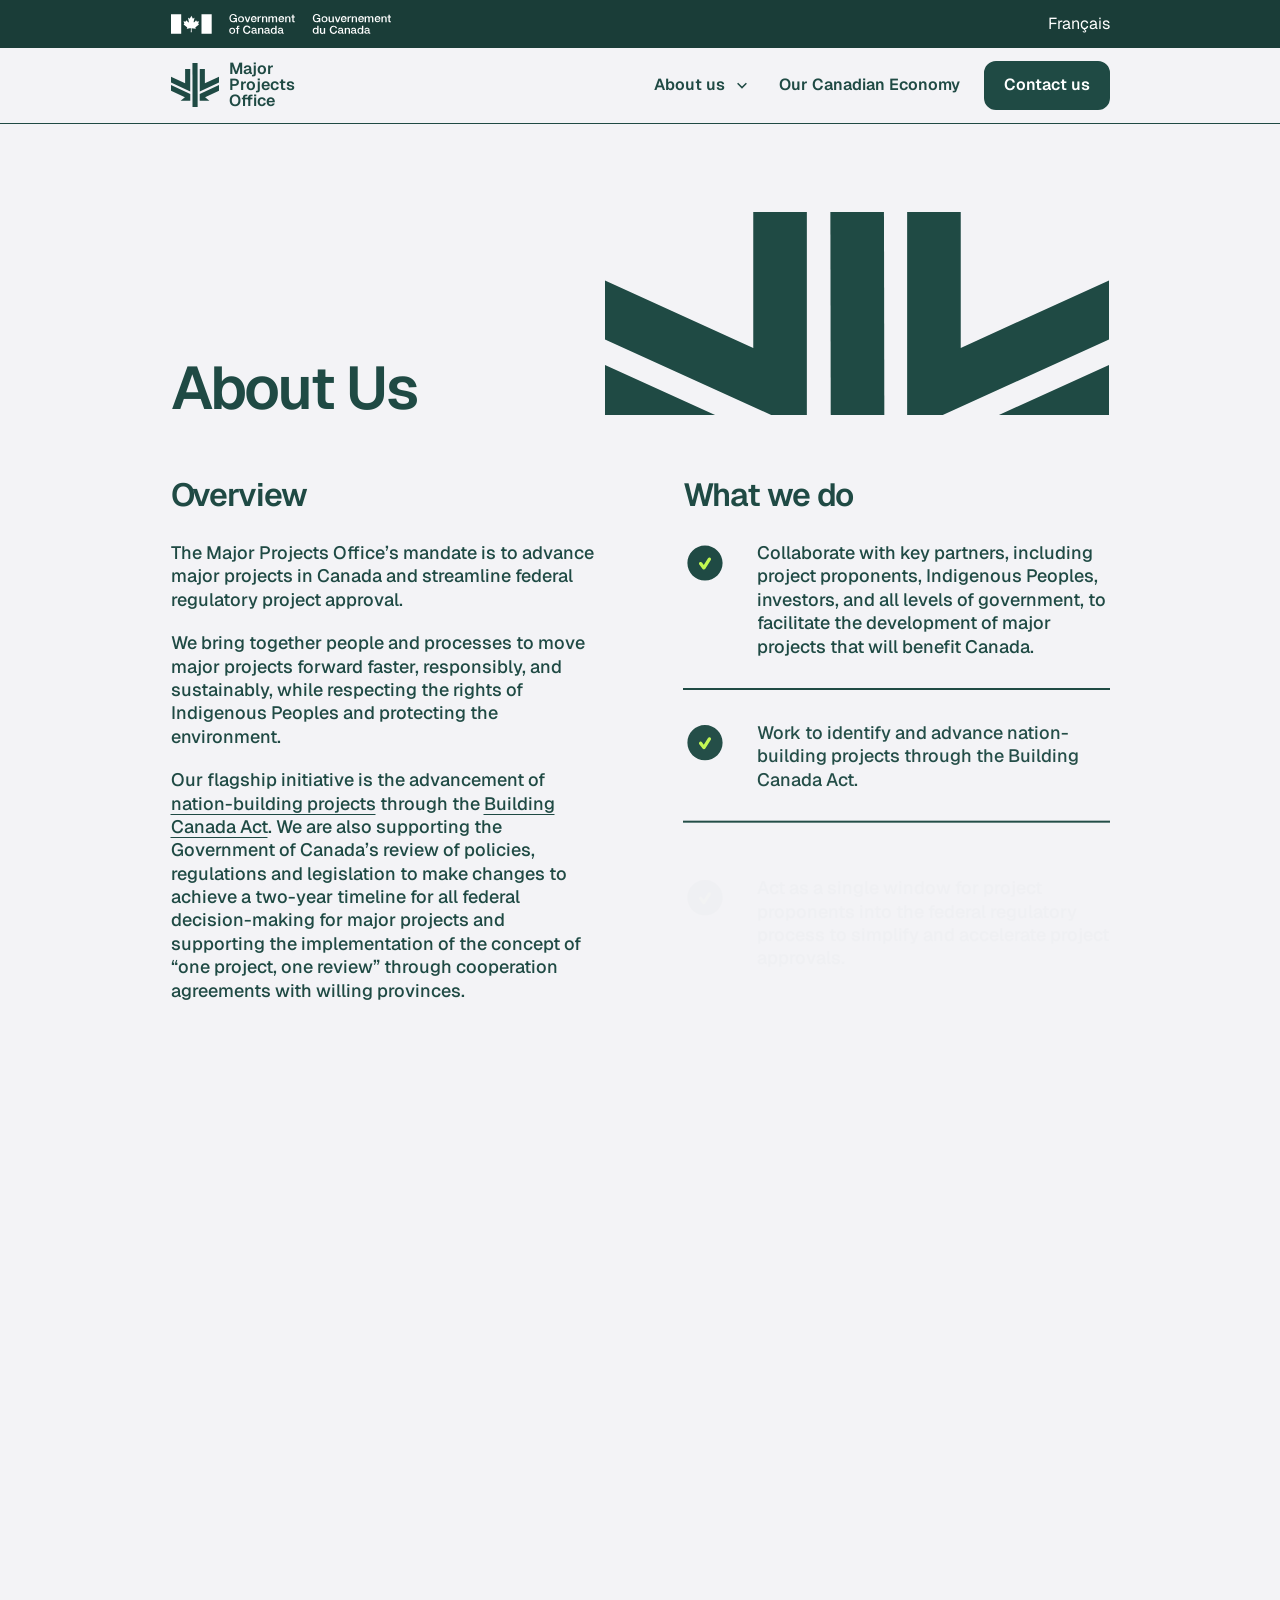
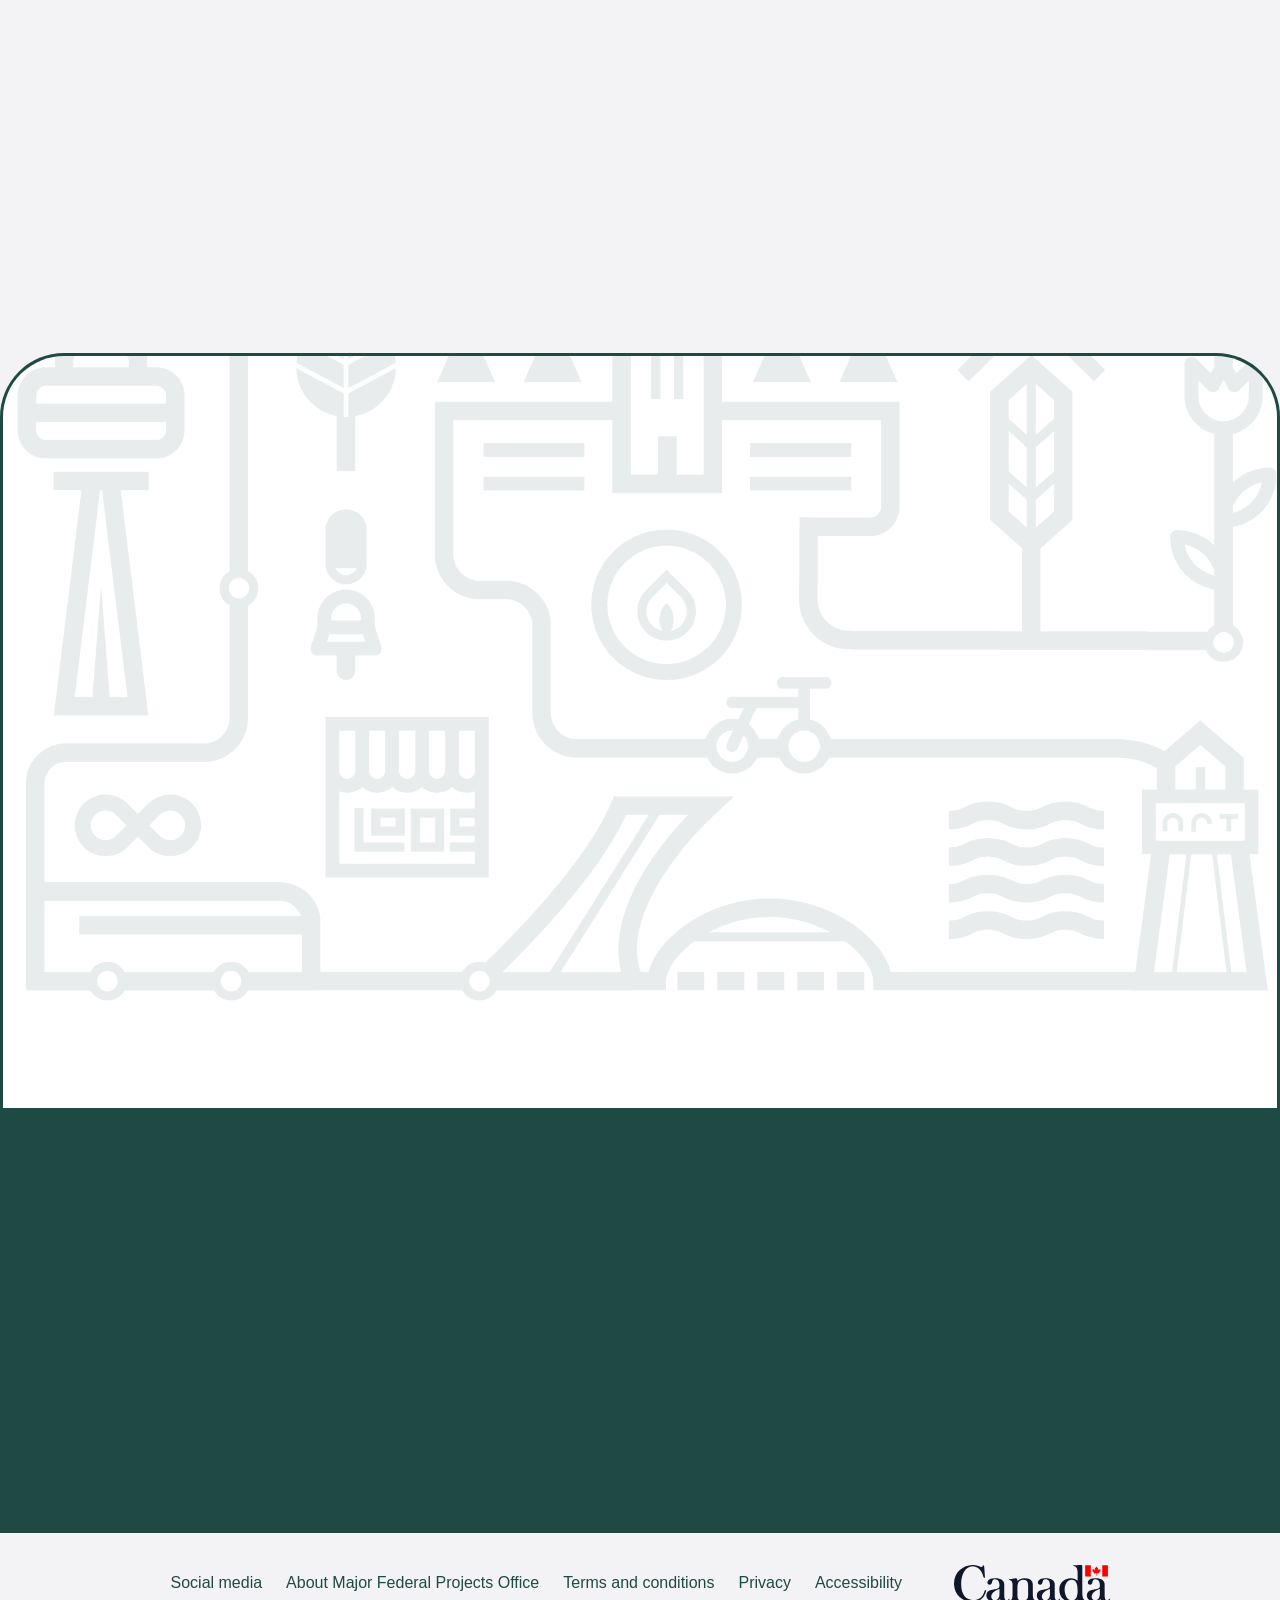
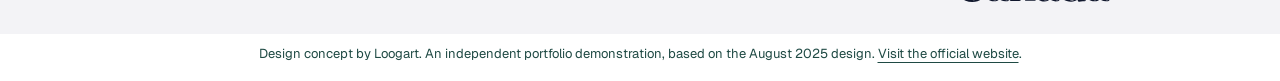
==== about.html @ 68bf1c20 "initial commit" ====
<!doctype html>
<html lang="en">
<head>
<meta charset="utf-8"><meta name="viewport" content="width=device-width, initial-scale=1">
<title>About Us — Major Projects Office</title>
<meta name="description" content="An interactive realization of Loogart’s Major Projects Office concept. Building big projects that transform and connect Canada’s economy.">
<meta name="theme-color" content="#1f4a44">
<link rel="icon" href="assets/imgLayer3.svg" type="image/svg+xml">
<link rel="stylesheet" href="vendor/bootstrap.min.css"><link rel="stylesheet" href="styles.css">
</head>
<body>
<a class="skip-link" href="#main">Skip to main content</a>
<svg class="svg-defs" xmlns="http://www.w3.org/2000/svg" aria-hidden="true"><symbol id="arrow" viewBox="0 0 24 24"><path d="M5 19 19 5M5 5h14v14" fill="none" stroke="currentColor" stroke-width="1.8" stroke-linecap="round" stroke-linejoin="round"/></symbol></svg>
<header>
 <div class="government-band"><div class="container d-flex align-items-center justify-content-between"><a href="https://www.canada.ca/en.html" aria-label="Government of Canada"><img src="assets/imgFipEn.svg" alt="Government of Canada / Gouvernement du Canada" width="220" height="20.89"></a><a href="https://www.canada.ca/fr/conseil-prive/bureau-grands-projets.html" lang="fr" hreflang="fr">Français</a></div></div>
 <nav class="navbar navbar-expand-lg" aria-label="Main navigation"><div class="container">
 <a class="navbar-brand brand" href="index.html"><img src="assets/imgLayer3.svg" width="48.94" height="44" alt=""><span>Major<br>Projects<br>Office</span></a>
 <button class="navbar-toggler" type="button" data-bs-toggle="collapse" data-bs-target="#navigation" aria-controls="navigation" aria-expanded="false" aria-label="Toggle navigation"><svg width="28" height="28" viewBox="0 0 28 28" aria-hidden="true"><path d="M4 7h20M4 14h20M4 21h20" fill="none" stroke="currentColor" stroke-width="2"/></svg></button>
 <div class="collapse navbar-collapse" id="navigation"><ul class="navbar-nav ms-auto align-items-lg-center gap-lg-4"><li class="nav-item dropdown"><div class="nav-about"><a class="nav-link" href="about.html" aria-current="page">About us</a><button class="pages-toggle" type="button" data-bs-toggle="dropdown" aria-expanded="false" aria-label="Explore our office pages"><svg viewBox="0 0 16 16" aria-hidden="true"><path d="m3 6 5 5 5-5" fill="none" stroke="currentColor" stroke-width="1.7"/></svg></button><ul class="dropdown-menu"><li><a class="dropdown-item" href="about.html" aria-current="page">About our Office</a></li><li><a class="dropdown-item" href="nation-building.html">Advancing Nation-Building Projects</a></li><li><a class="dropdown-item" href="indigenous.html">Partnering with Indigenous Peoples</a></li><li><a class="dropdown-item" href="proponents.html">Supporting Proponents</a></li><li><a class="dropdown-item" href="projects.html">Our projects</a></li></ul></div></li><li class="nav-item"><a class="nav-link" href="https://www.canada.ca/en/one-canadian-economy.html" target="_blank" rel="noopener">Our Canadian Economy</a></li><li class="nav-item"><a class="btn btn-primary" href="contact.html">Contact us</a></li></ul></div>
 </div></nav>
</header>
<main id="main" class="inner-page about-page"><section class="container about-intro"><div class="about-title-row"><h1>About Us</h1><div class="about-emblem" aria-hidden="true"><img src="assets/about-imgLayer3.svg" width="504.999" height="454.05" alt="" class=""></div></div><div class="about-grid"><div><section><h2>Overview</h2><p>The Major Projects Office’s mandate is to advance major projects in Canada and streamline federal regulatory project approval.</p><p>We bring together people and processes to move major projects forward faster, responsibly, and sustainably, while respecting the rights of Indigenous Peoples and protecting the environment.</p><p>Our flagship initiative is the advancement of <a href="nation-building.html">nation-building projects</a> through the <a href="https://laws-lois.justice.gc.ca/eng/acts/B-9.89/index.html" target="_blank" rel="noopener">Building Canada Act</a>. We are also supporting the Government of Canada’s review of policies, regulations and legislation to make changes to achieve a two-year timeline for all federal decision-making for major projects and supporting the implementation of the concept of “one project, one review” through cooperation agreements with willing provinces.</p></section><section><h2>Our mission</h2><p>To get nation-building projects built faster, accelerating sustainable growth, strengthening national unity, and putting Canada on a stronger path to long-term economic prosperity.</p></section></div><section><h2>What we do</h2><ul class="check-list"><li><img src="assets/about-imgFrame.svg" width="44" height="44" alt="" class=""><p>Collaborate with key partners, including project proponents, Indigenous Peoples, investors, and all levels of government, to facilitate the development of major projects that will benefit Canada.</p></li><li><img src="assets/about-imgFrame.svg" width="44" height="44" alt="" class=""><p>Work to identify and advance nation-building projects through the Building Canada Act.</p></li><li><img src="assets/about-imgFrame.svg" width="44" height="44" alt="" class=""><p>Act as a single window for project proponents into the federal regulatory process to simplify and accelerate project approvals.</p></li></ul><p>Our work will be guided by an <a href="indigenous.html#advisory-council">Indigenous Advisory Council</a> to ensure that reconciliation, partnership, and Indigenous economic participation are embedded in the way major projects are advanced in Canada.</p></section></div></section><div class="wide-art" aria-hidden="true"><img src="assets/about-imgImage12.png"  alt="" class=""></div><section class="leadership"><img class="leadership-pattern" src="assets/about-imgImage6.png" alt=""><div class="container position-relative"><h2>Leadership</h2><div class="leader-grid"><article class="leader"><div class="leader-photo mark"><img src="assets/about-imgImage8.png"  alt="Mark Carney" class=""></div><h3>Mark Carney</h3><p class="leader-role">Chief Executive Officer</p><p>Ex–central bank chief turned nation-builder. Mark’s tackling big projects with the same precision he brought to global finance — ideally with a bike ride or flat white in the mix.</p></article><article class="leader"><div class="leader-photo chris"><img src="assets/about-imgImage10.png"  alt="Chris Soueidan" class=""></div><h3>Chris Soueidan</h3><p class="leader-role">Executive Pixel Pusher</p><p>Design brain converting policy into pixels. Chris helps projects move faster by day — and draws hip-hop legends and pugs by night. Figma tabs always open.</p></article><article class="leader"><div class="leader-photo rodney"><img src="assets/about-imgImage9.png"  alt="Rodney Ghali" class=""></div><h3>Rodney Ghali</h3><p class="leader-role">Director</p><p>Policy innovator and systems thinker. Rodney makes government work smarter, whether leading strategies or out-coaching minor hockey teams.</p></article></div></div></section></main><footer><div class="footer-main"><div class="container"><a class="footer-brand" href="index.html" aria-label="Major Projects Office — back to top"><div class="footer-logo"><img src="assets/imgLayer1.svg" width="252.521" height="227.045" alt=""></div><span>Major<br>Projects<br>Office</span></a><nav class="footer-nav" aria-label="Footer navigation"><a href="about.html" aria-current="page">About us</a><a href="projects.html">Project registry</a><a href="https://www.canada.ca/en/privy-council/major-projects-office.html" target="_blank" rel="noopener">Official website</a><a href="contact.html">Contact us</a></nav></div></div><div class="footer-bottom container"><nav aria-label="Government links"><a href="https://www.canada.ca/en/social.html">Social media</a><a href="https://www.canada.ca/en/privy-council/major-projects-office/about-us.html">About Major Federal Projects Office</a><a href="https://www.canada.ca/en/transparency/terms.html">Terms and conditions</a><a href="https://www.canada.ca/en/transparency/privacy.html">Privacy</a><a href="https://www.canada.ca/en/privy-council/corporate/accessibility.html">Accessibility</a></nav><img src="assets/imgWordmarkColor.svg" width="155.02" height="36.9448" alt="Canada"></div><div class="concept-note">Design concept by Loogart. An independent portfolio demonstration, based on the August 2025 design. <a href="https://www.canada.ca/en/privy-council/major-projects-office.html">Visit the official website</a>.</div></footer>

<div class="modal fade" id="projectModal" tabindex="-1" aria-labelledby="projectModalTitle" aria-hidden="true"><div class="modal-dialog modal-dialog-centered modal-lg"><div class="modal-content"><div class="modal-header"><h2 class="modal-title fs-3" id="projectModalTitle">Project details</h2><button type="button" class="btn-close" data-bs-dismiss="modal" aria-label="Close"></button></div><div class="modal-body"><p class="small project-notice">Illustrative project from the original design. Figures and classifications are design content.</p><dl id="modalFacts" class="modal-facts"></dl><p>Explore the official registry for current projects supported by the Major Projects Office.</p></div><div class="modal-footer"><button class="btn btn-outline-primary" data-bs-dismiss="modal">Close</button><a class="btn btn-primary" href="https://www.canada.ca/en/privy-council/major-projects-office/projects/national.html" target="_blank" rel="noopener">Official project registry <svg class="icon" aria-hidden="true"><use href="#arrow"/></svg></a></div></div></div></div>
<div class="modal fade" id="reviewModal" tabindex="-1" aria-labelledby="reviewModalTitle" aria-hidden="true"><div class="modal-dialog modal-dialog-centered modal-lg"><div class="modal-content"><div class="modal-header"><h2 class="modal-title fs-3" id="reviewModalTitle">One project. A coordinated review.</h2><button type="button" class="btn-close" data-bs-dismiss="modal" aria-label="Close"></button></div><div class="modal-body"><p>Explore each stage of the process.</p><div class="accordion" id="reviewStages"><div class="accordion-item"><h3 class="accordion-header"><button class="accordion-button" data-bs-toggle="collapse" data-bs-target="#stage1" aria-expanded="true" aria-controls="stage1">01 — Submit your project</button></h3><div id="stage1" class="accordion-collapse collapse show" data-bs-parent="#reviewStages"><div class="accordion-body">Share your project’s scope, location and objectives with the Major Projects Office through its official project intake form.</div></div></div><div class="accordion-item"><h3 class="accordion-header"><button class="accordion-button collapsed" data-bs-toggle="collapse" data-bs-target="#stage2" aria-expanded="false" aria-controls="stage2">02 — We review and guide</button></h3><div id="stage2" class="accordion-collapse collapse" data-bs-parent="#reviewStages"><div class="accordion-body">The Office coordinates with federal departments, Indigenous partners and stakeholders to support project review and decision-making.</div></div></div><div class="accordion-item"><h3 class="accordion-header"><button class="accordion-button collapsed" data-bs-toggle="collapse" data-bs-target="#stage3" aria-expanded="false" aria-controls="stage3">03 — Move forward with clarity</button></h3><div id="stage3" class="accordion-collapse collapse" data-bs-parent="#reviewStages"><div class="accordion-body">Consult official project guidance for the requirements, approvals and next steps that apply to your project.</div></div></div></div></div><div class="modal-footer"><a class="btn btn-primary" href="https://www.canada.ca/en/privy-council/major-projects-office/proponent-intake-form.html" target="_blank" rel="noopener">Official project intake form <svg class="icon" aria-hidden="true"><use href="#arrow"/></svg></a></div></div></div></div>
<script src="vendor/bootstrap.bundle.min.js"></script><script src="script.js"></script></body></html>
---- styles.css ----
@font-face{font-family:Geist;src:url('assets/geist-400.woff2') format('woff2');font-weight:400;font-display:swap}@font-face{font-family:Geist;src:url('assets/geist-500.woff2') format('woff2');font-weight:500;font-display:swap}@font-face{font-family:Geist;src:url('assets/geist-600.woff2') format('woff2');font-weight:600;font-display:swap}@font-face{font-family:Geist;src:url('assets/geist-700.woff2') format('woff2');font-weight:700;font-display:swap}
:root{--green:#1f4a44;--dark-green:#1a3d38;--lime:#c1f750;--paper:#f3f3f6;--bs-body-color:var(--green);--bs-body-bg:var(--paper);--bs-body-font-family:Geist,Arial,sans-serif;--bs-body-font-size:18px;--bs-body-line-height:1.3;--bs-link-color:var(--green);--bs-link-hover-color:var(--dark-green)}
html{scroll-behavior:smooth;scroll-padding-top:32px}body{overflow-x:clip}h1,h2,h3,p{margin-top:0}p{margin-bottom:1.25rem}h1,h2,h3{font-weight:600;letter-spacing:-.035em}h2{font-size:50px;line-height:1}h3{font-size:30px;line-height:1}a{color:inherit;text-underline-offset:4px}a:hover{color:inherit}button,a{-webkit-tap-highlight-color:transparent}a:focus-visible,button:focus-visible{outline:3px solid #59830b;outline-offset:5px;box-shadow:none!important}section{scroll-margin-top:35px}.container{max-width:969px;padding-inline:15px}.svg-defs{position:absolute;width:0;height:0;overflow:hidden}.icon{width:22px;height:22px;display:inline-block;vertical-align:-4px;margin-left:6px}.btn{--bs-btn-border-radius:12px;--bs-btn-font-weight:600;padding:18px 20px;font-size:18px;line-height:1.05;border-width:2px;display:inline-flex;align-items:center;justify-content:center;transition:background-color .2s,color .2s,transform .2s}.btn:hover{transform:translateY(-2px)}.btn-primary{--bs-btn-color:#fff;--bs-btn-bg:var(--green);--bs-btn-border-color:var(--green);--bs-btn-hover-color:var(--green);--bs-btn-hover-bg:var(--lime);--bs-btn-hover-border-color:var(--green);--bs-btn-active-bg:var(--dark-green);--bs-btn-active-border-color:var(--green)}.btn-outline-primary{--bs-btn-color:var(--green);--bs-btn-bg:#fff;--bs-btn-border-color:var(--green);--bs-btn-hover-color:var(--green);--bs-btn-hover-bg:var(--lime);--bs-btn-hover-border-color:var(--green);--bs-btn-active-bg:var(--green);--bs-btn-active-border-color:var(--green)}.skip-link{position:fixed;top:-100px;left:16px;z-index:2000;background:var(--lime);padding:16px}.skip-link:focus{top:16px}.government-band{height:48px;background:var(--dark-green);color:#fff}.government-band .container{height:100%}.government-band a{text-decoration:none}.government-band a:hover{text-decoration:underline}.government-band img{display:block;width:220px;height:auto}.government-band a{font-size:16px}.navbar{min-height:76px;border-bottom:1px solid var(--green);padding:12px 0}.brand{display:flex;align-items:center;gap:10px;padding:0;margin:0;font-weight:600;line-height:1;font-size:16px;color:var(--green)}.brand img{display:block;width:48.94px;height:44px;flex-shrink:0}.nav-link{color:var(--green);font-size:16px;font-weight:600;padding:12px 0!important}.navbar-nav>.nav-item>.btn{font-size:16px;padding:14px 18px}.nav-link:hover{text-decoration:underline;color:var(--green)}.navbar-toggler{border:1px solid var(--green);border-radius:8px;color:var(--green);padding:8px}.hero{padding-top:75px;padding-bottom:130px}.hero h1{font-size:56px;line-height:.98;max-width:604px;margin-bottom:30px}.hero p{max-width:604px;margin-bottom:30px;font-weight:500}.hero .row{--bs-gutter-x:24px}.hero-art{position:relative;width:100%;aspect-ratio:610/495;display:flex;align-items:center}.prosperity{padding-bottom:180px}.eyebrow{display:block;font-size:32px;margin-bottom:4px;letter-spacing:-.025em}.priority-card{position:relative;padding:40px 20px;background:white;border:2px solid var(--green);border-radius:12px;display:flex;flex-direction:column;transition:transform .25s,box-shadow .25s}.priority-card:hover{transform:translateY(-7px);box-shadow:7px 7px 0 var(--lime)}.priority-card h3{margin:20px 0;min-height:60px}.priority-card p{font-weight:500;flex:1;margin-bottom:12px}.priority-card>a{font-weight:700;margin-top:auto}.priority-icon{height:103px;position:relative}.advancing{width:73px;overflow:hidden}.advancing-mask{position:absolute;width:96.423px;height:67.542px;left:-17.43px;top:18.229px;mask-image:url('assets/imgGroup.svg');mask-repeat:no-repeat;mask-position:31.927px 5.771px;mask-size:72.553px 56px}.advancing-mask img{position:absolute;left:-2.54px;top:-2.54px}.indigenous{width:120.888px}.indigenous .leg{position:absolute;top:87.107px}.leg-left{left:37.91px}.leg-right{left:65.9px}.indigenous .base{position:absolute;left:38.81px;top:62.47px}.indigenous .stem{position:absolute;left:57.14px;top:87.1px}.canopy-mask{position:absolute;left:6.43px;top:10.89px;width:108.027px;height:56.28px;mask:url('assets/imgGroup3.svg') -6.427px -10.885px /120.888px 62.498px no-repeat}.canopy-mask img{position:absolute;top:-3.29px;left:-2.88px}.supporting{width:100px;display:flex;align-items:center}.process-projects{position:relative}.process-section{border:3px solid var(--green);border-radius:64px;background:#fff;padding:110px 0 64px;position:relative;z-index:1}.process-icon{margin-bottom:10px}.process-section h2{margin-bottom:30px}.process-copy .lead{font-size:24px;font-weight:600;line-height:1.05;margin-bottom:34px}.process-copy p{font-weight:500}.process-button{font-size:17px}.steps{list-style:none;position:relative;padding:0 0 0 65px;margin:0}.steps:before{content:"";position:absolute;top:18px;bottom:106px;width:2px;left:17px;background:var(--green);transform-origin:top;animation:grow-line 2s ease both}.steps li{position:relative;margin-bottom:32px}.steps li:last-child{margin:0}.steps li:before{content:"";position:absolute;left:-65px;top:0;width:36px;height:36px;border:2px solid var(--green);border-radius:50%;background:var(--lime)}.steps li h3{font-size:24px;margin:15px 0;letter-spacing:-.02em}.steps p{font-weight:500;margin-bottom:0}.projects-section{position:relative;border:3px solid var(--green);border-radius:0 0 64px 64px;margin-top:-110px;padding:216px 0 110px;overflow:hidden}.projects-pattern{position:absolute;inset:76px auto auto 50%;transform:translateX(-50%);opacity:.1;min-width:100%;height:auto;pointer-events:none}.projects-heading{max-width:583px;margin-bottom:60px}.project-mark{margin-bottom:20px;width:91px;height:91px;display:flex;align-items:center;justify-content:center}.projects-heading h2{margin-bottom:20px}.projects-heading p{font-weight:500;margin:0}.project-card{border:3px solid var(--green);border-radius:12px;background:#f6f6f6;overflow:hidden;margin-bottom:40px}.project-image{height:190px;position:relative;overflow:hidden;max-width:458px}.metro-image img{width:100%;height:190px;object-fit:cover}.project-title{padding:25px 6%}.project-title h3{font-size:40px;margin-bottom:20px}.text-link{padding:0;border:0;background:none;font:inherit;font-weight:700;text-decoration:underline;text-underline-offset:4px;color:var(--green)}.text-link:hover{text-decoration-thickness:2px}.toronto-underlay{position:absolute;width:100%;height:190px;object-fit:cover}.toronto-banner{position:absolute;right:0;top:-2px;width:661px;height:193px;max-width:none}.project-facts{border-top:3px solid var(--green);margin:0}.project-facts>div{padding:40px 33px;min-height:150px;border-right:3px solid var(--green)}.project-facts>div:last-child{border:0}.project-facts dt{text-transform:uppercase;font-weight:500;margin-bottom:9px}.project-facts dd{font-weight:600;margin:0}.announcements-wrap{padding-top:145px;padding-bottom:86px}.announcements{position:relative;overflow:hidden;border-radius:16px;background:var(--green);color:white;padding:100px 12.5%}.announcement-watermark{position:absolute;top:85px;left:50%;transform:translateX(-50%);pointer-events:none}.announcements h2{margin-bottom:50px;letter-spacing:-.03em}.announcements article+article{margin-top:37px;border-top:1px solid #ffffff60;padding-top:37px}.announcements h3{color:var(--lime);font-size:24px;line-height:1.3;letter-spacing:0;font-weight:700;margin-bottom:12px}.announcements p{margin:0}.announcements a:hover{color:var(--lime)}.contact-wrap{padding-bottom:145px}.contact-panel{border:3px solid var(--green);border-radius:16px;position:relative;overflow:hidden;background:#fff;padding:94px 16.8%}.contact-pattern{position:absolute;top:-492px;left:0;opacity:.1;width:100%;height:auto;pointer-events:none}.contact-logo{margin-bottom:40px}.contact-content h2{margin-bottom:20px}.contact-content p{font-weight:500;margin-bottom:30px}.contact-button{width:100%;font-size:32px;padding:36px 20px}.contact-button .icon{width:28px;height:28px;margin-left:16px}.footer-main{background:var(--green);color:var(--lime);padding:58px 0 72px}.footer-brand{display:flex;align-items:center;justify-content:center;gap:62px;text-decoration:none}.footer-brand span{font-size:75.413px;line-height:1;font-weight:600;letter-spacing:-.04em}.footer-nav{display:flex;justify-content:center;gap:60px;margin-top:45px}.footer-bottom{display:flex;align-items:center;justify-content:space-between;gap:30px;min-height:101px;font:16px/1.5 Arial,sans-serif}.footer-bottom nav{display:flex;flex-wrap:wrap;gap:10px 24px;align-items:center}.footer-bottom a{text-decoration:none}.footer-bottom a:hover{text-decoration:underline}.concept-note{text-align:center;font-size:13px;padding:12px 20px 18px;color:var(--green);background:#fff}.modal-content{border:2px solid var(--green);border-radius:16px;background:var(--paper)}.modal-header,.modal-footer{border-color:#1f4a4430;padding:24px}.modal-body{padding:24px}.modal-title{line-height:1.1}.project-notice{border-left:3px solid var(--green);padding:12px;background:white}.modal-facts{display:grid;grid-template-columns:1fr 1fr;gap:20px;margin:25px 0}.modal-facts dt{font-size:14px;text-transform:uppercase;margin-bottom:6px}.modal-facts dd{font-weight:600}.accordion{--bs-accordion-bg:#fff;--bs-accordion-color:var(--green);--bs-accordion-btn-color:var(--green);--bs-accordion-active-bg:var(--lime);--bs-accordion-active-color:var(--green);--bs-accordion-border-color:#1f4a4450}.accordion-button{font-weight:600}.accordion-button:focus{box-shadow:0 0 0 3px #c1f75080}
@keyframes grow-line{from{transform:scaleY(0)}to{transform:scaleY(1)}}
.motion-paused *,.motion-paused *:before,.motion-paused *:after{animation-play-state:paused!important}.motion-paused{scroll-behavior:auto}
@media(min-width:1441px){.hero{padding-top:90px;padding-bottom:145px}}
@media(max-width:1199px){.container{max-width:816px}.hero h1{font-size:50px}.priority-card h3{font-size:26px}.priority-card{padding:30px 20px}.process-section{padding:80px 0 70px}.process-button{max-width:100%;font-size:16px}.project-facts>div{padding:30px 20px}.project-title h3{font-size:34px}.footer-bottom{padding-block:25px}.footer-bottom img{flex-shrink:0}.announcements{padding:80px 9%}.contact-panel{padding:80px 12%}}
@media(max-width:991px){.container{max-width:612px}h2{font-size:42px}.navbar-collapse{padding-top:24px}.navbar-nav{gap:4px;align-items:flex-start}.navbar-nav .btn{margin:10px 0}.hero{padding-top:60px;padding-bottom:90px}.hero h1{font-size:60px;max-width:650px}.hero-copy{order:0}.hero-art{max-width:610px;margin:30px auto 0}.prosperity{padding-bottom:100px}.priority-card h3{font-size:25px}.priority-card p{font-size:16px}.eyebrow{font-size:27px}.process-section{border-radius:40px}.process-copy{max-width:650px}.steps{max-width:650px}.projects-section{border-radius:0 0 40px 40px;padding-bottom:80px}.project-title{padding:20px 5%}.project-title h3{font-size:30px}.project-facts{font-size:16px}.project-facts>div{padding:28px 20px}.announcements-wrap{padding-top:90px;padding-bottom:60px}.announcements h2{font-size:40px}.contact-wrap{padding-bottom:90px}.contact-panel{padding:65px 9%}.footer-bottom{flex-direction:column;align-items:flex-start}.footer-bottom img{align-self:flex-end}}
@media(max-width:767px){.container{max-width:100%;padding-inline:20px}h2{font-size:36px}.government-band{height:48px}.government-band img{width:220px;height:auto}.government-band a{font-size:14px}.navbar{min-height:76px;padding:12px 0}.brand{gap:10px;font-size:15px}.brand img{width:46.72px;height:42px}.hero{padding-top:45px;padding-bottom:60px}.hero h1{font-size:46px;line-height:.98;margin-bottom:24px}.hero p{margin-bottom:24px}.hero .btn{width:100%}.hero-art{margin-top:24px;aspect-ratio:610/513.37}.hero .row{--bs-gutter-y:12px}.eyebrow{font-size:24px;margin-bottom:7px}.prosperity{padding-bottom:80px}.prosperity .row{margin-top:16px!important}.priority-card{padding:30px 22px}.priority-card h3{font-size:30px;min-height:0;max-width:340px}.priority-card p{font-size:18px;margin-bottom:26px}.process-section{border-radius:32px;padding:55px 0}.process-section .container{padding-inline:26px}.process-copy .lead{font-size:23px;line-height:1.12}.process-copy .btn{width:100%}.process-button{font-size:16px}.steps{padding-left:51px;margin-top:12px}.steps:before{left:11px;bottom:138px}.steps li:before{left:-51px;width:24px;height:24px}.steps li{margin-bottom:42px}.steps li h3{font-size:24px;line-height:1.1}.projects-section{margin-top:-70px;padding:128px 0 60px;border-radius:0 0 32px 32px}.project-mark{height:75px;margin-bottom:20px}.projects-heading{margin-bottom:35px}.projects-pattern{width:1100px;min-width:0;top:70px}.project-card{margin-bottom:28px}.project-image{max-width:none;height:180px;border-bottom:2px solid var(--green)}.metro-image img{height:180px}.toronto-banner{top:-5px;height:190px}.project-title{padding:27px 22px 30px}.project-title h3{font-size:32px}.project-facts>div{padding:24px 18px;min-height:120px;border-bottom:2px solid var(--green);border-right:2px solid var(--green)}.project-facts>div:nth-child(2){border-right:0}.project-facts>div:nth-child(3){border-bottom:0}.project-facts dt{font-size:13px}.project-facts dd{font-size:16px}.announcements-wrap{padding-top:60px;padding-bottom:34px}.announcements{padding:50px 28px}.announcements h2{font-size:34px;margin-bottom:40px}.announcements h3{font-size:23px}.announcement-watermark{top:100px;transform:translateX(-50%) scale(.65)}.contact-wrap{padding-bottom:52px}.contact-panel{padding:38px 24px}.contact-content h2{font-size:34px}.contact-logo{height:101px;margin-bottom:30px}.contact-logo img{transform:scale(.50918);transform-origin:top left}.contact-pattern{top:-50px;left:-86px;width:700px;max-width:none}.contact-button{font-size:28px;padding:28px 12px}.footer-main{padding:50px 0}.footer-brand{flex-direction:column;gap:26px}.footer-brand span{font-size:64px}.footer-nav{flex-direction:column;align-items:center;gap:24px;margin-top:45px}.footer-bottom nav{flex-direction:column;align-items:flex-start;gap:16px}.footer-bottom{gap:30px;padding-block:26px}.concept-note{text-align:left;font-size:12px;padding-bottom:18px}.modal-facts{grid-template-columns:1fr}.modal-title{font-size:25px!important}.modal-footer .btn{width:100%}}
@media(prefers-reduced-motion:reduce){html{scroll-behavior:auto}:root:not(.motion-enabled) *,:root:not(.motion-enabled) *:before,:root:not(.motion-enabled) *:after{animation:none!important;transition:none!important}:root:not(.motion-enabled) .trim-path,:root:not(.motion-enabled) .signal,:root:not(.motion-enabled) .btn:hover,.priority-card:hover{transform:none}}

.steps-layout{position:relative}.steps-original-line{position:absolute;left:-1px;top:-1px}.steps:before,.steps li:before{display:none}.project-mark{transition:transform .8s}.projects-heading:hover .project-mark{transform:rotate(90deg)}
@media(max-width:991px){.steps-original-line{display:none}.steps:before,.steps li:before{display:block}}
@media(prefers-reduced-motion:reduce){.projects-heading:hover .project-mark{transform:none}}

/* Interior screens from the supplied Figma file. */
.inner-page h1{font-size:60px;line-height:.9;margin:0 0 50px;font-weight:600;letter-spacing:-.035em}.inner-page p{font-weight:500}.inner-page h2{font-size:32px;line-height:1;margin-bottom:30px}.inner-page section>h2{scroll-margin-top:35px}.inner-page ul{padding-left:27px}.inner-page li{margin-bottom:12px}.inner-page li:last-child{margin-bottom:0}.wide-art{width:100%;height:552px;overflow:hidden;position:relative}.wide-art>img{position:absolute;width:1679px;height:552px;max-width:none;left:50%;transform:translateX(-50%);object-fit:cover}.about-intro{padding-top:88px;min-height:1147px}.about-title-row{display:flex;align-items:flex-end;justify-content:space-between;max-width:1134px;height:203px}.about-title-row h1{margin:0}.about-emblem{position:relative;width:505px;height:203px;overflow:hidden}.about-emblem img{position:absolute;top:-74px;left:0}.about-grid{display:grid;grid-template-columns:minmax(0,1fr) minmax(0,1fr);gap:85px;max-width:1135px;margin-top:64px}.about-grid section+section{margin-top:60px}.about-grid p{margin-bottom:20px}.check-list{list-style:none;padding:0!important;margin:0 0 30px}.check-list li{display:flex;align-items:flex-start;gap:30px;margin:0;padding:30px 0;border-bottom:2px solid var(--green)}.check-list li:first-child{padding-top:0}.check-list li:last-child{border:0;padding-bottom:0}.check-list p{margin:0;flex:1}.check-list img{flex-shrink:0}.leadership{margin-top:130px;position:relative;overflow:hidden;background:#fff;border:3px solid var(--green);border-bottom:0;border-radius:64px 64px 0 0;padding:58px 0 130px;min-height:680px}.leadership-pattern{position:absolute;left:0;top:-427px;width:100%;height:auto;opacity:.1;pointer-events:none}.leadership h2{font-size:50px;margin-bottom:70px}.leader-grid{display:flex;justify-content:space-between;gap:40px}.leader{width:295px;max-width:100%}.leader-photo{position:relative;height:190px;overflow:hidden;background:#d9d9d9;border:3px solid var(--green);border-radius:12px;margin-bottom:28px}.leader-photo img{position:absolute;object-fit:cover}.leader-photo.mark img{width:197px;height:168px;left:46px;top:19px}.leader-photo.chris img{width:242.989px;height:321px;left:23.5px;top:-3px;object-position:bottom}.leader-photo.rodney img{width:235px;height:200.406px;left:27px;top:2.8px}.leader h3{font-size:32px;line-height:.9;margin-bottom:11px}.leader p{margin-bottom:11px}.detail-intro{padding-top:181px;padding-bottom:130px;position:relative}.detail-copy{width:714px;max-width:calc(100% - 480px)}.detail-copy h1{max-width:714px}.detail-copy p,.detail-copy ul{margin-bottom:30px}.detail-copy section{margin-top:60px}.detail-art-slot{position:absolute;right:15px;top:69px;width:400px;height:335px;display:flex;align-items:flex-start;justify-content:center}.large-art{position:relative;flex-shrink:0;transform-origin:top center}.nation-art{width:400px;height:308.738px;overflow:hidden}.nation-mask{position:absolute;left:-176.021px;top:-31.818px;width:531.595px;height:372.374px;mask:url('assets/nation-building-imgGroup1.svg') 176.021px 31.818px /400px 308.738px no-repeat}.nation-mask img{position:absolute;left:-13.98px;top:-14px}.indigenous-art{width:375px;height:319px;overflow:hidden}.indigenous-art>img{position:absolute}.large-leg-left{left:112.7625px;top:266.5245px}.large-leg-right{left:205.575px;top:266.5245px}.large-stem{left:174.5725px;top:266.5245px}.large-base{left:114.41px;top:183.345px}.large-canopy{position:absolute;left:8.325px;top:13.1747px;width:358.3125px;height:187.0616px;mask:url('assets/indigenous-imgGroup1.svg') -21.318px -36.18px /401px 207.732px no-repeat}.large-canopy img{position:absolute;left:-11.32px;top:-12.89px}.proponents-art{width:400px;height:331.25px;overflow:hidden}.proponents-art img{position:absolute;top:-1.4835px;left:0}.related-cards{max-width:844px;margin-top:76px}.related-cards h2{font-size:30px;margin:20px 0}.related-cards .priority-card{min-height:388px}.related-cards .priority-card p{flex:1}.funding-card{width:819px;max-width:100%;border:2px solid var(--green);border-radius:12px;background:#fff;padding:30px;margin-top:90px}.funding-card section+section{border-top:2px solid var(--green);padding-top:20px;margin-top:20px}.funding-card h3{font-size:24px;margin:15px 0}.funding-card p{margin-bottom:20px}.funding-card p:last-child{margin-bottom:0}.indigenous-page .detail-intro{padding-bottom:90px}.inner-cta{padding-bottom:64px}.inner-cta .contact-panel{padding-top:100px;padding-bottom:100px}.inner-cta h2{font-size:50px;margin-bottom:20px}.inner-cta li{font-weight:500}.inner-cta ul{margin-bottom:30px}.inner-cta .contact-content>p:last-of-type{margin-bottom:30px}.inner-cta .contact-button{margin-top:0}.proponents-page .detail-intro{padding-bottom:130px}.catalog{padding-top:97px;padding-bottom:130px}.catalog h1{font-size:50px;line-height:1;margin-bottom:60px}.catalog .project-mark{margin-bottom:20px}.catalog-cards .project-card{background:#fff}.catalog .project-title h2{font-size:40px;line-height:1;margin-bottom:20px}.catalog .project-image{width:100%;max-width:458px}.catalog .project-image img{position:absolute;right:0;top:-2px;width:661px;height:193px;max-width:none;object-fit:cover}.catalog .project-card:first-child .project-image img{top:0;width:100%;height:190px}.catalog .project-card:last-child{margin-bottom:0}.contact-page-section{padding-top:119px;padding-bottom:65px}.contact-form-card{width:819px;max-width:100%;margin:0 auto;padding:60px 52px 55px;background:#fff;border:2px solid var(--green);border-radius:12px}.contact-form-card>img{margin-bottom:41px}.contact-form-card h1{font-size:50px;line-height:1;max-width:583px;margin-bottom:41px}.contact-form-card>p{margin-bottom:41px}.contact-form-card form{display:grid;gap:30px}.form-label{display:block;font-size:16px;font-weight:600;line-height:1;margin:0 0 5px}.form-control,.form-select{background-color:var(--paper);border:2px solid var(--green);border-radius:8px;min-height:68px;color:var(--green);padding:15px 17px;font-size:18px}.form-control:focus,.form-select:focus{border-color:var(--green);box-shadow:0 0 0 4px #c1f75080;background:var(--paper);color:var(--green)}textarea.form-control{min-height:172px;resize:vertical}.select-wrap{position:relative}.select-wrap select{background-image:none;padding-right:65px}.select-wrap>span{position:absolute;right:36px;top:21px;pointer-events:none;transform:rotate(45deg)}.form-note{font-size:13px;line-height:1.4;margin:0!important;font-weight:400!important}.contact-page .wide-art{margin-bottom:65px}.confirmation{padding-top:76px;text-align:center;max-width:650px;padding-bottom:35px}.confirmation>img{margin-bottom:20px}.confirmation h1{font-size:50px;line-height:1;margin:0 0 20px}.confirmation p{margin-bottom:30px}.confirmation .form-note{margin-top:16px!important}.thank-you-page .wide-art{margin-bottom:69px}.nav-about{display:flex;align-items:center;gap:4px}.pages-toggle{border:0;background:transparent;color:var(--green);padding:12px 6px;display:inline-flex}.pages-toggle svg{width:14px;height:14px}.dropdown-menu{--bs-dropdown-link-active-bg:var(--green);--bs-dropdown-link-color:var(--green);--bs-dropdown-link-hover-color:var(--green);--bs-dropdown-link-hover-bg:var(--lime);--bs-dropdown-border-color:var(--green);border-width:2px;border-radius:12px;padding:8px;min-width:280px}.dropdown-item{font-size:16px;padding:10px 12px;border-radius:6px;white-space:normal}.dropdown-item[aria-current=page]{background:var(--green);color:white}
@media(max-width:1199px){.about-grid{grid-template-columns:1fr 1fr;gap:65px}.about-title-row{max-width:100%;gap:40px}.about-emblem{transform:scale(.85);transform-origin:right bottom;flex-shrink:0;margin-left:-76px}.detail-copy{max-width:calc(100% - 360px)}.detail-art-slot{width:330px;right:0}.large-art{transform:scale(.8)}.inner-page h1{font-size:52px}.inner-cta .contact-button{font-size:28px}.leader-grid{gap:30px}.leader{width:28%}.leader-photo{height:180px}.leader-photo img{left:50%!important;transform:translateX(-50%)}.leader h3{font-size:28px}.catalog .project-title h2{font-size:34px}}
@media(max-width:991px){.inner-page h1{font-size:48px}.about-intro{padding-top:60px;min-height:0;padding-bottom:100px}.about-title-row{height:auto;align-items:center}.about-emblem{width:300px;height:150px;transform:none;margin:0;flex-shrink:0}.about-emblem img{transform:scale(.594);transform-origin:top left;top:-44px}.about-grid{gap:40px;margin-top:50px}.about-grid h2{font-size:30px}.check-list li{gap:15px}.wide-art{height:420px}.wide-art>img{height:420px;width:1277px}.leadership{margin-top:90px;padding-bottom:80px}.leader-grid{gap:24px}.leader{width:31%}.leader h3{font-size:26px}.leader p{font-size:16px}.detail-intro{padding-top:90px;padding-bottom:90px}.detail-art-slot{position:relative;width:100%;height:270px;top:auto;right:auto;justify-content:flex-start;margin-bottom:40px}.large-art{transform:scale(.8);transform-origin:top left}.detail-copy{width:100%;max-width:700px}.related-cards{margin-top:60px}.funding-card{margin-top:60px}.inner-cta .contact-panel{padding-top:65px;padding-bottom:65px}.catalog{padding-top:70px;padding-bottom:90px}.catalog .project-title h2{font-size:30px}.contact-page-section{padding-top:80px}.contact-form-card{padding:45px 38px}.contact-form-card h1{font-size:44px}.navbar .dropdown-menu{position:static}.confirmation{padding-top:65px}.confirmation h1{font-size:44px}.inner-cta h2{font-size:42px}}
@media(max-width:767px){.inner-page h1{font-size:42px;line-height:.98;margin-bottom:30px}.inner-page h2{font-size:30px;margin-bottom:24px}.about-intro{padding-top:45px;padding-bottom:60px}.about-title-row{display:flex;flex-direction:column-reverse;align-items:flex-start;gap:30px}.about-title-row h1{margin:0}.about-emblem{height:120px;width:300px}.about-grid{display:block;margin-top:45px}.about-grid>section{margin-top:45px}.about-grid section+section{margin-top:45px}.check-list li{gap:20px;padding:24px 0}.check-list img{transform:scale(.8);transform-origin:top left;margin-right:-9px}.wide-art{height:300px}.wide-art>img{width:913px;height:300px}.leadership{margin-top:60px;border-radius:32px 32px 0 0;padding:40px 0 60px}.leadership h2{font-size:36px;margin-bottom:40px}.leader-grid{display:flex;flex-direction:column;gap:45px}.leader{width:100%;max-width:360px}.leader-photo{width:295px;height:190px;margin-bottom:24px}.leader h3{font-size:32px}.leader p{font-size:18px}.leadership-pattern{top:0;width:auto;height:100%}.detail-intro{padding-top:45px;padding-bottom:70px}.detail-art-slot{height:200px;margin-bottom:35px}.large-art{transform:scale(.55)}.detail-copy section{margin-top:45px}.detail-copy ul{margin-bottom:24px}.related-cards{margin-top:40px}.related-cards h2{font-size:30px}.related-cards .priority-card{min-height:0}.funding-card{padding:25px;margin-top:45px}.funding-card h3{font-size:24px}.indigenous-page .detail-intro{padding-bottom:50px}.inner-cta{padding-bottom:45px}.inner-cta .contact-panel{padding:38px 24px}.inner-cta h2{font-size:34px}.inner-cta .contact-button{font-size:24px;line-height:1.15}.proponents-page .detail-intro{padding-bottom:50px}.catalog{padding-top:45px;padding-bottom:60px}.catalog h1{font-size:36px;margin-bottom:35px}.catalog .project-title h2{font-size:32px}.catalog .project-image{max-width:none}.contact-page-section{padding-top:45px;padding-bottom:45px}.contact-form-card{padding:32px 24px}.contact-form-card h1{font-size:34px;margin-bottom:30px}.contact-form-card>img{margin-bottom:30px}.contact-form-card>p{margin-bottom:30px}.contact-form-card form{gap:24px}.form-control,.form-select{font-size:17px;min-height:60px}.select-wrap>span{right:25px;top:18px}.contact-form-card .contact-button{font-size:28px}.contact-page .wide-art{margin-bottom:45px}.confirmation{padding-top:45px;padding-bottom:35px}.confirmation h1{font-size:36px}.confirmation .form-note{max-width:330px;margin-inline:auto!important}.thank-you-page .wide-art{margin-bottom:45px}.pages-toggle{padding:12px}.dropdown-menu{max-width:calc(100vw - 40px);min-width:0}}
.leader-photo.chris img{object-fit:fill}.inner-cta .contact-pattern{width:1239px;height:1220px;max-width:none;left:50%;top:-332px;transform:translateX(-50%)}
@media(max-width:991px){.inner-cta .contact-pattern{width:100%;height:100%;left:0;top:0;transform:none;object-fit:cover}}
@media(max-width:991px){.navbar-nav>.dropdown{width:100%}.nav-about{flex-wrap:wrap;max-width:100%;justify-content:flex-start}.nav-about>.dropdown-menu{flex-basis:100%;width:100%;margin-top:8px}.nav-about .nav-link{flex:0 0 auto}}

/* Animate the actual artwork. White mask paths reveal its existing green shapes. */
.hero-vector{display:block;width:100%;height:100%;overflow:visible}
.hero-vector:not(.is-drawing) .hero-stationary{mask:none}
.hero-vector:not(.is-drawing) .hero-road-reveal{display:none}
.hero-vector.is-drawing .hero-draw-route{stroke-dasharray:1;stroke-dashoffset:1;animation:hero-draw-connection 2.7s cubic-bezier(.4,0,.2,1) both}
.hero-vector.is-drawing .route-centre{animation-duration:2.6s;animation-delay:.2s}
.hero-vector.is-drawing .route-right{animation-duration:2.8s;animation-delay:.45s}
.hero-vector.is-drawing .route-ground{animation-duration:1.8s;animation-delay:1.5s}
.hero-plane{transform-box:fill-box;transform-origin:center;animation:hero-aircraft-drift 18s ease-in-out infinite}
.hero-flame{transform-box:fill-box;transform-origin:50% 50%;animation:hero-flame-breathe 4.8s ease-in-out infinite}
.hero-water{transform-box:fill-box;transform-origin:center;animation:hero-water-shift 6s ease-in-out infinite}
.hero-water.wave-1{animation-delay:-1.5s}.hero-water.wave-2{animation-delay:-3s}.hero-water.wave-3{animation-delay:-4.5s}
.hero-flag{transform-box:fill-box;transform-origin:left center;animation:hero-flag-breathe 9s ease-in-out 3.3s infinite}
@keyframes hero-draw-connection{from{stroke-dashoffset:1}to{stroke-dashoffset:0}}
@keyframes hero-aircraft-drift{0%,100%{transform:translateX(-22px)}50%{transform:translateX(22px)}}
@keyframes hero-flame-breathe{0%,100%{transform:rotate(-4deg)}50%{transform:rotate(4deg)}}
@keyframes hero-water-shift{0%,100%{transform:translate(-9px,-2px) rotate(-.65deg) scaleY(.94)}50%{transform:translate(9px,2px) rotate(.65deg) scaleY(1.06)}}
@keyframes hero-flag-breathe{0%,100%{transform:scaleX(1)}50%{transform:scaleX(1.07)}}
@media(prefers-reduced-motion:reduce){:root:not(.motion-enabled) .hero-stationary{mask:none!important}:root:not(.motion-enabled) .hero-road-reveal{display:none!important}}
/* Standalone SVGs also settle to the complete, unmasked artwork. */
.hero-vector.is-drawing .hero-stationary{animation:hero-release-mask .001s step-end 3.35s forwards}
.hero-vector.is-drawing .hero-road-reveal{animation:hero-hide-reveal .001s step-end 3.35s forwards}
@keyframes hero-release-mask{to{mask:none}}
@keyframes hero-hide-reveal{to{visibility:hidden}}

/* Scroll progress drives both entrance and reverse motion; layout stays fixed. */
.reveal-ready [data-scroll-reveal]{opacity:var(--reveal-opacity,1);translate:0 var(--reveal-y,0px)}
.reveal-ready [data-scroll-reveal]:focus-within{opacity:1!important;translate:none!important}
.motion-paused [data-scroll-reveal]{opacity:1!important;translate:none!important}
@media(prefers-reduced-motion:reduce){:root:not(.motion-enabled) [data-scroll-reveal]{opacity:1!important;translate:none!important}}
@media print{[data-scroll-reveal]{opacity:1!important;translate:none!important}}

/* Motion belongs to the illustration itself. Flower spacing exceeds their travel. */
.hero-flower{animation:hero-flower-bob 7s ease-in-out infinite}
.hero-flower.flower-lower{animation-duration:8.5s;animation-delay:-3s}
@keyframes hero-flower-bob{0%,100%{transform:translateY(-8px)}50%{transform:translateY(8px)}}
.hero-infinity-trim{stroke-dasharray:.83 .17;animation:hero-infinity-flow 7s linear infinite}
@keyframes hero-infinity-flow{from{stroke-dashoffset:0}to{stroke-dashoffset:-1}}
@media(prefers-reduced-motion:reduce){.hero-infinity-trim{stroke-dasharray:none}}
/* Each word retains normal typography and spacing; no-JS text stays visible. */
.heading-word{display:inline-block}
.words-ready .heading-word{opacity:var(--word-opacity,1);filter:blur(var(--word-blur,0px));translate:0 var(--word-y,0em)}
.words-ready .heading-word.is-settled{filter:none}
.words-ready h1:focus-within .heading-word,.words-ready h2:focus-within .heading-word,.words-ready h3:focus-within .heading-word,.motion-paused .heading-word{opacity:1!important;filter:none!important;translate:none!important}
@media(prefers-reduced-motion:reduce){.heading-word{opacity:1!important;filter:none!important;translate:none!important}}
@media print{.heading-word{opacity:1!important;filter:none!important;translate:none!important}}

/* Shared proportions follow the Impact Canada reference, with fluid small screens. */
@media(min-width:576px) and (max-width:767px){.container{max-width:540px;padding-inline:15px}}

@media(min-width:768px) and (max-width:991px){.prosperity .priority-card h3{font-size:30px;min-height:0}.prosperity .priority-card p{font-size:18px}.footer-brand{gap:32px}.footer-brand span{font-size:64px}}
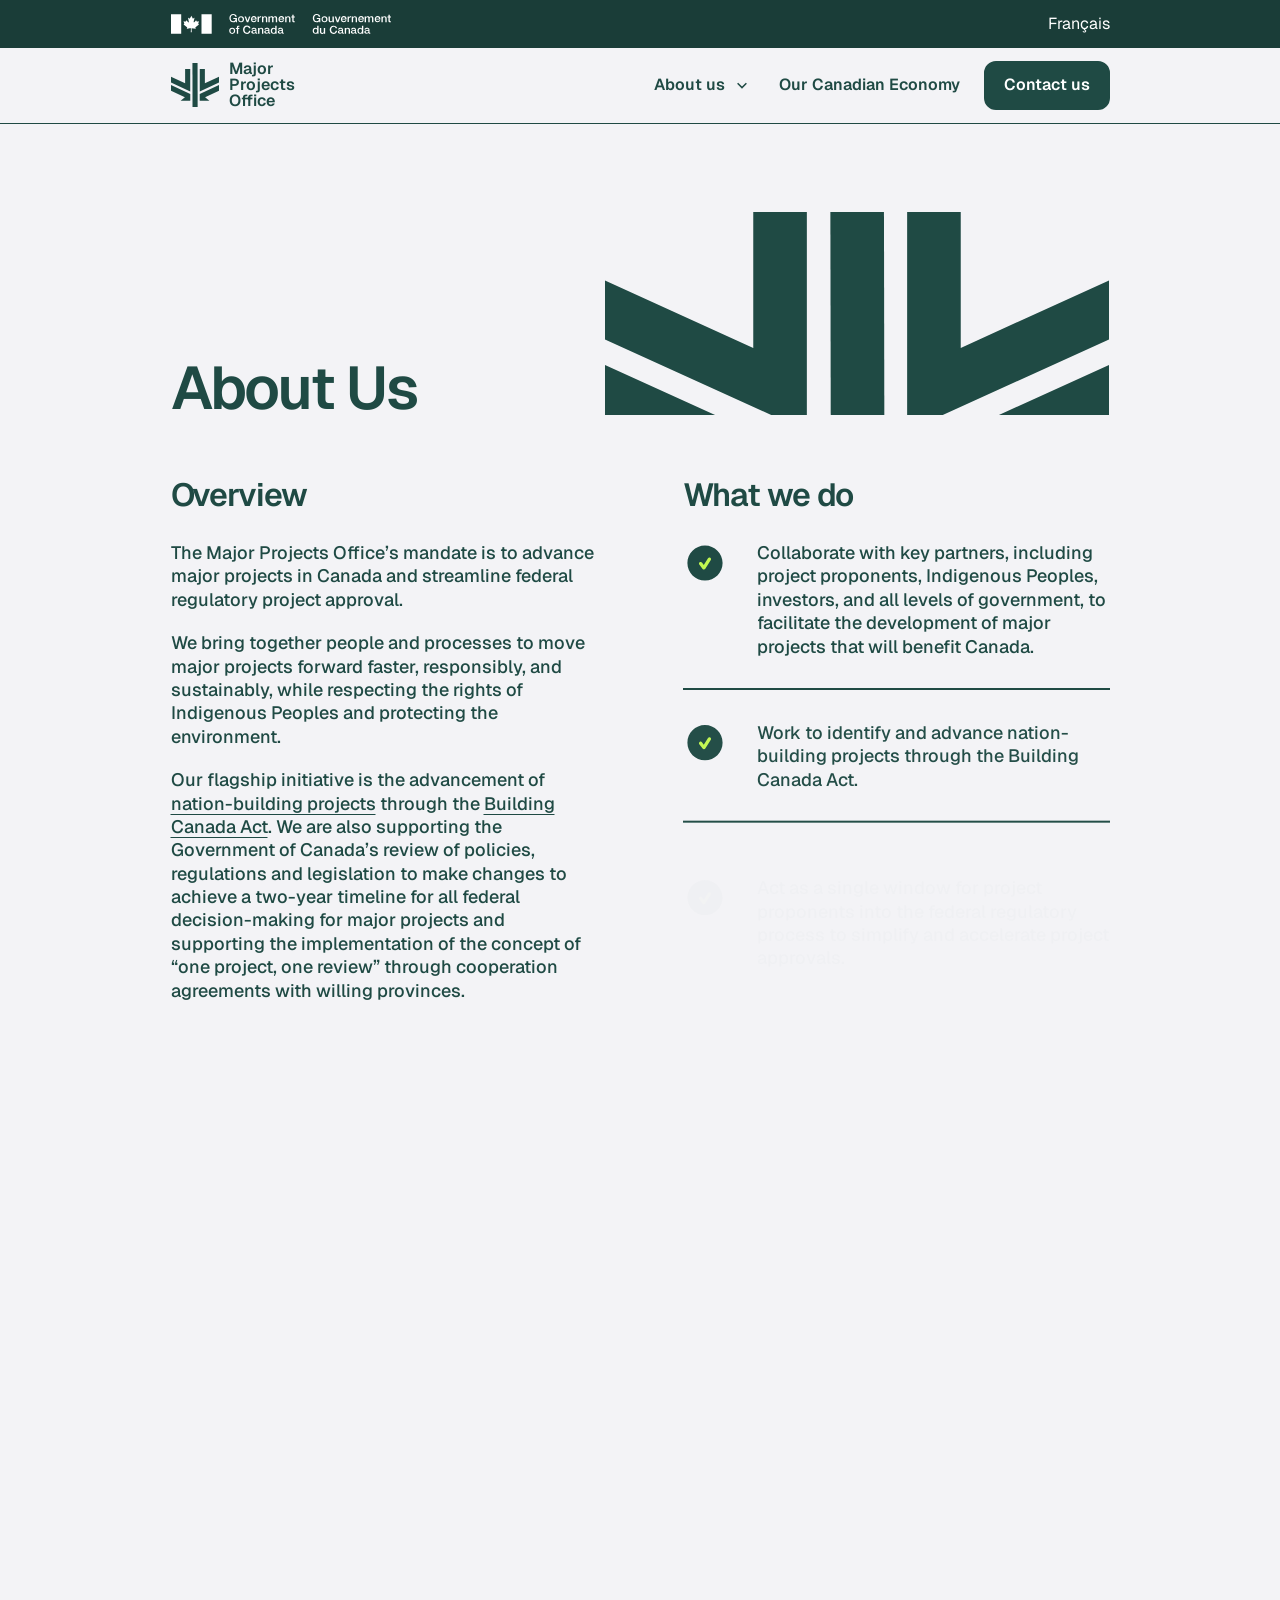
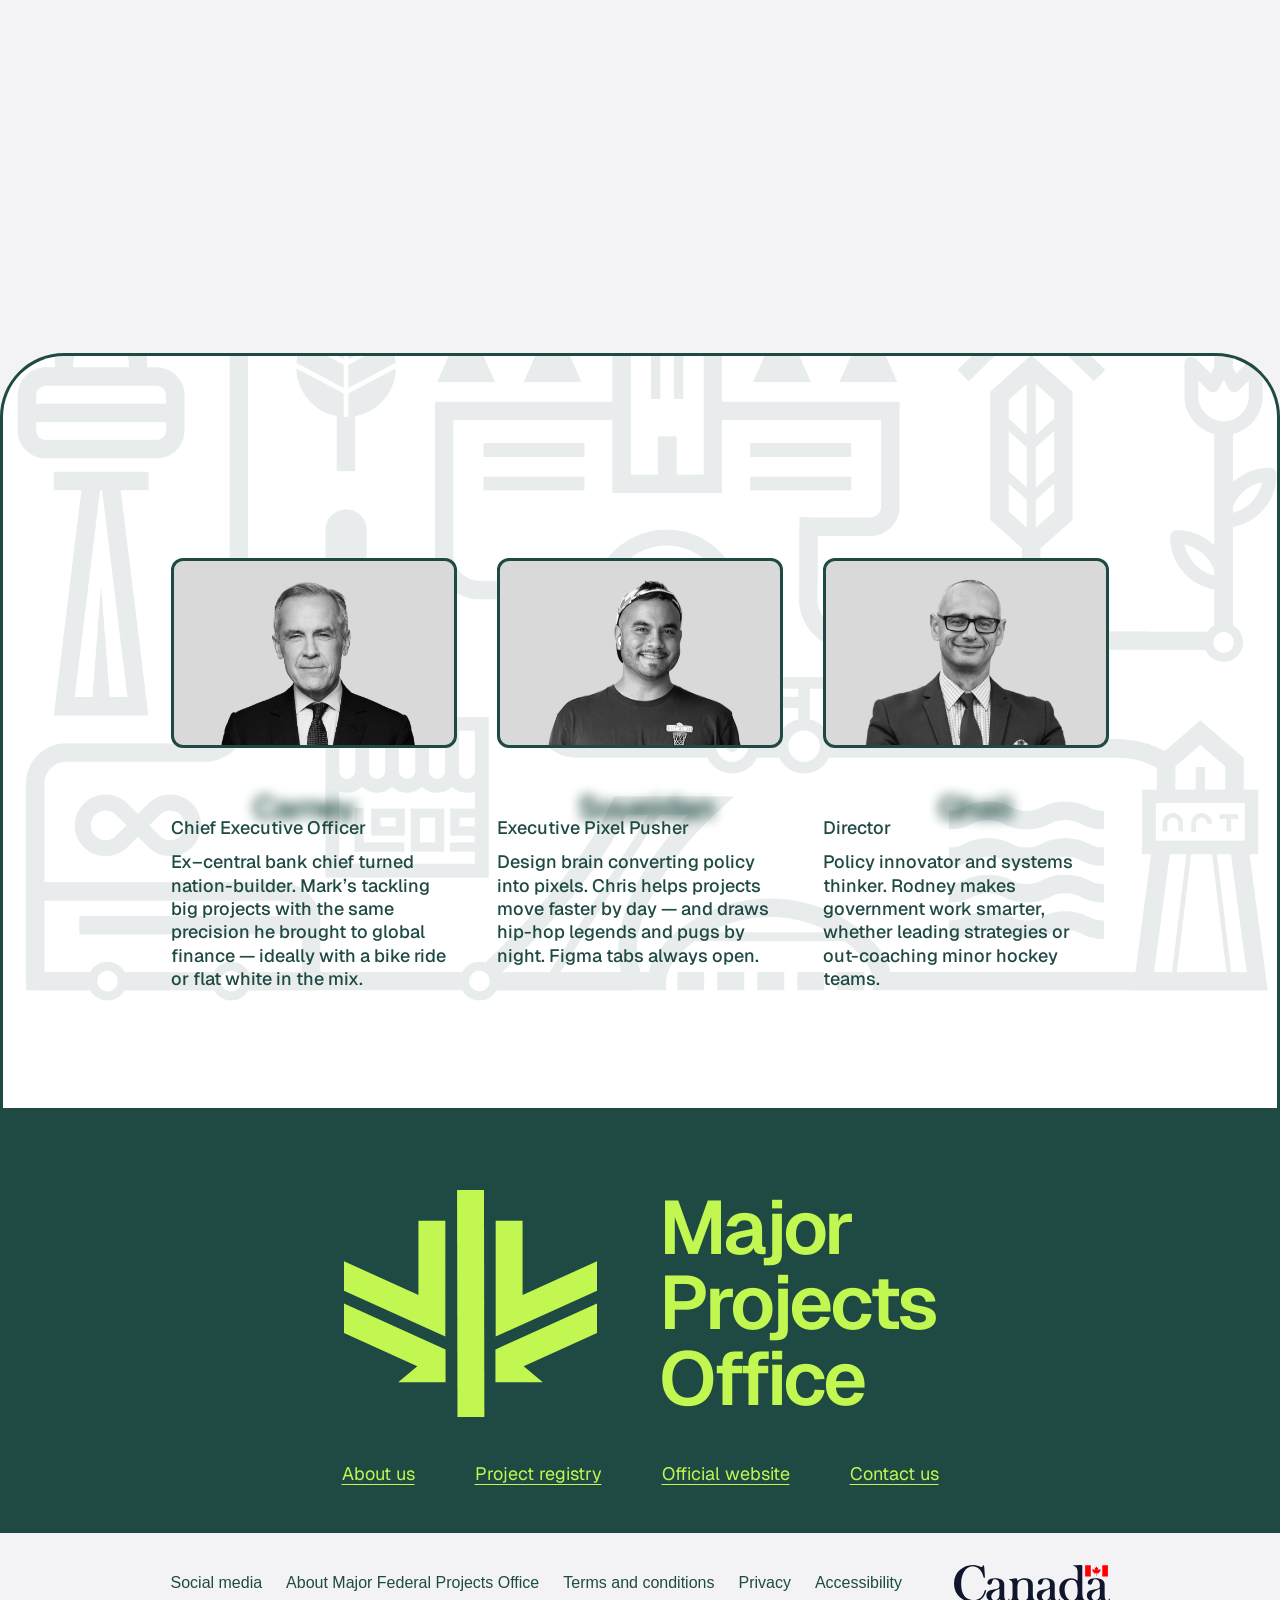
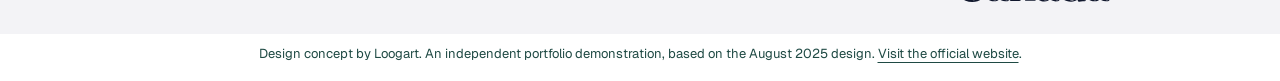
==== commit 1e318077: "Fix eagle clipping and refine tablet hero layout" ====
--- a/about.html
+++ b/about.html
@@ -6,7 +6,7 @@
 <meta name="description" content="An interactive realization of Loogart’s Major Projects Office concept. Building big projects that transform and connect Canada’s economy.">
 <meta name="theme-color" content="#1f4a44">
 <link rel="icon" href="assets/imgLayer3.svg" type="image/svg+xml">
-<link rel="stylesheet" href="vendor/bootstrap.min.css"><link rel="stylesheet" href="styles.css">
+<link rel="stylesheet" href="vendor/bootstrap.min.css"><link rel="stylesheet" href="styles.css?v=c9b9aaef5f">
 </head>
 <body>
 <a class="skip-link" href="#main">Skip to main content</a>
--- a/styles.css
+++ b/styles.css
@@ -1,6 +1,6 @@
 @font-face{font-family:Geist;src:url('assets/geist-400.woff2') format('woff2');font-weight:400;font-display:swap}@font-face{font-family:Geist;src:url('assets/geist-500.woff2') format('woff2');font-weight:500;font-display:swap}@font-face{font-family:Geist;src:url('assets/geist-600.woff2') format('woff2');font-weight:600;font-display:swap}@font-face{font-family:Geist;src:url('assets/geist-700.woff2') format('woff2');font-weight:700;font-display:swap}
 :root{--green:#1f4a44;--dark-green:#1a3d38;--lime:#c1f750;--paper:#f3f3f6;--bs-body-color:var(--green);--bs-body-bg:var(--paper);--bs-body-font-family:Geist,Arial,sans-serif;--bs-body-font-size:18px;--bs-body-line-height:1.3;--bs-link-color:var(--green);--bs-link-hover-color:var(--dark-green)}
-html{scroll-behavior:smooth;scroll-padding-top:32px}body{overflow-x:clip}h1,h2,h3,p{margin-top:0}p{margin-bottom:1.25rem}h1,h2,h3{font-weight:600;letter-spacing:-.035em}h2{font-size:50px;line-height:1}h3{font-size:30px;line-height:1}a{color:inherit;text-underline-offset:4px}a:hover{color:inherit}button,a{-webkit-tap-highlight-color:transparent}a:focus-visible,button:focus-visible{outline:3px solid #59830b;outline-offset:5px;box-shadow:none!important}section{scroll-margin-top:35px}.container{max-width:969px;padding-inline:15px}.svg-defs{position:absolute;width:0;height:0;overflow:hidden}.icon{width:22px;height:22px;display:inline-block;vertical-align:-4px;margin-left:6px}.btn{--bs-btn-border-radius:12px;--bs-btn-font-weight:600;padding:18px 20px;font-size:18px;line-height:1.05;border-width:2px;display:inline-flex;align-items:center;justify-content:center;transition:background-color .2s,color .2s,transform .2s}.btn:hover{transform:translateY(-2px)}.btn-primary{--bs-btn-color:#fff;--bs-btn-bg:var(--green);--bs-btn-border-color:var(--green);--bs-btn-hover-color:var(--green);--bs-btn-hover-bg:var(--lime);--bs-btn-hover-border-color:var(--green);--bs-btn-active-bg:var(--dark-green);--bs-btn-active-border-color:var(--green)}.btn-outline-primary{--bs-btn-color:var(--green);--bs-btn-bg:#fff;--bs-btn-border-color:var(--green);--bs-btn-hover-color:var(--green);--bs-btn-hover-bg:var(--lime);--bs-btn-hover-border-color:var(--green);--bs-btn-active-bg:var(--green);--bs-btn-active-border-color:var(--green)}.skip-link{position:fixed;top:-100px;left:16px;z-index:2000;background:var(--lime);padding:16px}.skip-link:focus{top:16px}.government-band{height:48px;background:var(--dark-green);color:#fff}.government-band .container{height:100%}.government-band a{text-decoration:none}.government-band a:hover{text-decoration:underline}.government-band img{display:block;width:220px;height:auto}.government-band a{font-size:16px}.navbar{min-height:76px;border-bottom:1px solid var(--green);padding:12px 0}.brand{display:flex;align-items:center;gap:10px;padding:0;margin:0;font-weight:600;line-height:1;font-size:16px;color:var(--green)}.brand img{display:block;width:48.94px;height:44px;flex-shrink:0}.nav-link{color:var(--green);font-size:16px;font-weight:600;padding:12px 0!important}.navbar-nav>.nav-item>.btn{font-size:16px;padding:14px 18px}.nav-link:hover{text-decoration:underline;color:var(--green)}.navbar-toggler{border:1px solid var(--green);border-radius:8px;color:var(--green);padding:8px}.hero{padding-top:75px;padding-bottom:130px}.hero h1{font-size:56px;line-height:.98;max-width:604px;margin-bottom:30px}.hero p{max-width:604px;margin-bottom:30px;font-weight:500}.hero .row{--bs-gutter-x:24px}.hero-art{position:relative;width:100%;aspect-ratio:610/495;display:flex;align-items:center}.prosperity{padding-bottom:180px}.eyebrow{display:block;font-size:32px;margin-bottom:4px;letter-spacing:-.025em}.priority-card{position:relative;padding:40px 20px;background:white;border:2px solid var(--green);border-radius:12px;display:flex;flex-direction:column;transition:transform .25s,box-shadow .25s}.priority-card:hover{transform:translateY(-7px);box-shadow:7px 7px 0 var(--lime)}.priority-card h3{margin:20px 0;min-height:60px}.priority-card p{font-weight:500;flex:1;margin-bottom:12px}.priority-card>a{font-weight:700;margin-top:auto}.priority-icon{height:103px;position:relative}.advancing{width:73px;overflow:hidden}.advancing-mask{position:absolute;width:96.423px;height:67.542px;left:-17.43px;top:18.229px;mask-image:url('assets/imgGroup.svg');mask-repeat:no-repeat;mask-position:31.927px 5.771px;mask-size:72.553px 56px}.advancing-mask img{position:absolute;left:-2.54px;top:-2.54px}.indigenous{width:120.888px}.indigenous .leg{position:absolute;top:87.107px}.leg-left{left:37.91px}.leg-right{left:65.9px}.indigenous .base{position:absolute;left:38.81px;top:62.47px}.indigenous .stem{position:absolute;left:57.14px;top:87.1px}.canopy-mask{position:absolute;left:6.43px;top:10.89px;width:108.027px;height:56.28px;mask:url('assets/imgGroup3.svg') -6.427px -10.885px /120.888px 62.498px no-repeat}.canopy-mask img{position:absolute;top:-3.29px;left:-2.88px}.supporting{width:100px;display:flex;align-items:center}.process-projects{position:relative}.process-section{border:3px solid var(--green);border-radius:64px;background:#fff;padding:110px 0 64px;position:relative;z-index:1}.process-icon{margin-bottom:10px}.process-section h2{margin-bottom:30px}.process-copy .lead{font-size:24px;font-weight:600;line-height:1.05;margin-bottom:34px}.process-copy p{font-weight:500}.process-button{font-size:17px}.steps{list-style:none;position:relative;padding:0 0 0 65px;margin:0}.steps:before{content:"";position:absolute;top:18px;bottom:106px;width:2px;left:17px;background:var(--green);transform-origin:top;animation:grow-line 2s ease both}.steps li{position:relative;margin-bottom:32px}.steps li:last-child{margin:0}.steps li:before{content:"";position:absolute;left:-65px;top:0;width:36px;height:36px;border:2px solid var(--green);border-radius:50%;background:var(--lime)}.steps li h3{font-size:24px;margin:15px 0;letter-spacing:-.02em}.steps p{font-weight:500;margin-bottom:0}.projects-section{position:relative;border:3px solid var(--green);border-radius:0 0 64px 64px;margin-top:-110px;padding:216px 0 110px;overflow:hidden}.projects-pattern{position:absolute;inset:76px auto auto 50%;transform:translateX(-50%);opacity:.1;min-width:100%;height:auto;pointer-events:none}.projects-heading{max-width:583px;margin-bottom:60px}.project-mark{margin-bottom:20px;width:91px;height:91px;display:flex;align-items:center;justify-content:center}.projects-heading h2{margin-bottom:20px}.projects-heading p{font-weight:500;margin:0}.project-card{border:3px solid var(--green);border-radius:12px;background:#f6f6f6;overflow:hidden;margin-bottom:40px}.project-image{height:190px;position:relative;overflow:hidden;max-width:458px}.metro-image img{width:100%;height:190px;object-fit:cover}.project-title{padding:25px 6%}.project-title h3{font-size:40px;margin-bottom:20px}.text-link{padding:0;border:0;background:none;font:inherit;font-weight:700;text-decoration:underline;text-underline-offset:4px;color:var(--green)}.text-link:hover{text-decoration-thickness:2px}.toronto-underlay{position:absolute;width:100%;height:190px;object-fit:cover}.toronto-banner{position:absolute;right:0;top:-2px;width:661px;height:193px;max-width:none}.project-facts{border-top:3px solid var(--green);margin:0}.project-facts>div{padding:40px 33px;min-height:150px;border-right:3px solid var(--green)}.project-facts>div:last-child{border:0}.project-facts dt{text-transform:uppercase;font-weight:500;margin-bottom:9px}.project-facts dd{font-weight:600;margin:0}.announcements-wrap{padding-top:145px;padding-bottom:86px}.announcements{position:relative;overflow:hidden;border-radius:16px;background:var(--green);color:white;padding:100px 12.5%}.announcement-watermark{position:absolute;top:85px;left:50%;transform:translateX(-50%);pointer-events:none}.announcements h2{margin-bottom:50px;letter-spacing:-.03em}.announcements article+article{margin-top:37px;border-top:1px solid #ffffff60;padding-top:37px}.announcements h3{color:var(--lime);font-size:24px;line-height:1.3;letter-spacing:0;font-weight:700;margin-bottom:12px}.announcements p{margin:0}.announcements a:hover{color:var(--lime)}.contact-wrap{padding-bottom:145px}.contact-panel{border:3px solid var(--green);border-radius:16px;position:relative;overflow:hidden;background:#fff;padding:94px 16.8%}.contact-pattern{position:absolute;top:-492px;left:0;opacity:.1;width:100%;height:auto;pointer-events:none}.contact-logo{margin-bottom:40px}.contact-content h2{margin-bottom:20px}.contact-content p{font-weight:500;margin-bottom:30px}.contact-button{width:100%;font-size:32px;padding:36px 20px}.contact-button .icon{width:28px;height:28px;margin-left:16px}.footer-main{background:var(--green);color:var(--lime);padding:58px 0 72px}.footer-brand{display:flex;align-items:center;justify-content:center;gap:62px;text-decoration:none}.footer-brand span{font-size:75.413px;line-height:1;font-weight:600;letter-spacing:-.04em}.footer-nav{display:flex;justify-content:center;gap:60px;margin-top:45px}.footer-bottom{display:flex;align-items:center;justify-content:space-between;gap:30px;min-height:101px;font:16px/1.5 Arial,sans-serif}.footer-bottom nav{display:flex;flex-wrap:wrap;gap:10px 24px;align-items:center}.footer-bottom a{text-decoration:none}.footer-bottom a:hover{text-decoration:underline}.concept-note{text-align:center;font-size:13px;padding:12px 20px 18px;color:var(--green);background:#fff}.modal-content{border:2px solid var(--green);border-radius:16px;background:var(--paper)}.modal-header,.modal-footer{border-color:#1f4a4430;padding:24px}.modal-body{padding:24px}.modal-title{line-height:1.1}.project-notice{border-left:3px solid var(--green);padding:12px;background:white}.modal-facts{display:grid;grid-template-columns:1fr 1fr;gap:20px;margin:25px 0}.modal-facts dt{font-size:14px;text-transform:uppercase;margin-bottom:6px}.modal-facts dd{font-weight:600}.accordion{--bs-accordion-bg:#fff;--bs-accordion-color:var(--green);--bs-accordion-btn-color:var(--green);--bs-accordion-active-bg:var(--lime);--bs-accordion-active-color:var(--green);--bs-accordion-border-color:#1f4a4450}.accordion-button{font-weight:600}.accordion-button:focus{box-shadow:0 0 0 3px #c1f75080}
+html{scroll-behavior:smooth;scroll-padding-top:32px}body{overflow-x:clip}h1,h2,h3,p{margin-top:0}p{margin-bottom:1.25rem}h1,h2,h3{font-weight:600;letter-spacing:-.035em}h2{font-size:50px;line-height:1}h3{font-size:30px;line-height:1}a{color:inherit;text-underline-offset:4px}a:hover{color:inherit}button,a{-webkit-tap-highlight-color:transparent}a:focus-visible,button:focus-visible{outline:3px solid #59830b;outline-offset:5px;box-shadow:none!important}section{scroll-margin-top:35px}.container{max-width:969px;padding-inline:15px}.svg-defs{position:absolute;width:0;height:0;overflow:hidden}.icon{width:22px;height:22px;display:inline-block;vertical-align:-4px;margin-left:6px}.btn{--bs-btn-border-radius:12px;--bs-btn-font-weight:600;padding:18px 20px;font-size:18px;line-height:1.05;border-width:2px;display:inline-flex;align-items:center;justify-content:center;transition:background-color .2s,color .2s,transform .2s}.btn:hover{transform:translateY(-2px)}.btn-primary{--bs-btn-color:#fff;--bs-btn-bg:var(--green);--bs-btn-border-color:var(--green);--bs-btn-hover-color:var(--green);--bs-btn-hover-bg:var(--lime);--bs-btn-hover-border-color:var(--green);--bs-btn-active-bg:var(--dark-green);--bs-btn-active-border-color:var(--green)}.btn-outline-primary{--bs-btn-color:var(--green);--bs-btn-bg:#fff;--bs-btn-border-color:var(--green);--bs-btn-hover-color:var(--green);--bs-btn-hover-bg:var(--lime);--bs-btn-hover-border-color:var(--green);--bs-btn-active-bg:var(--green);--bs-btn-active-border-color:var(--green)}.skip-link{position:fixed;top:-100px;left:16px;z-index:2000;background:var(--lime);padding:16px}.skip-link:focus{top:16px}.government-band{height:48px;background:var(--dark-green);color:#fff}.government-band .container{height:100%}.government-band a{text-decoration:none}.government-band a:hover{text-decoration:underline}.government-band img{display:block;width:220px;height:auto}.government-band a{font-size:16px}.navbar{min-height:76px;border-bottom:1px solid var(--green);padding:12px 0}.brand{display:flex;align-items:center;gap:10px;padding:0;margin:0;font-weight:600;line-height:1;font-size:16px;color:var(--green)}.brand img{display:block;width:48.94px;height:44px;flex-shrink:0}.nav-link{color:var(--green);font-size:16px;font-weight:600;padding:12px 0!important}.navbar-nav>.nav-item>.btn{font-size:16px;padding:14px 18px}.nav-link:hover{text-decoration:underline;color:var(--green)}.navbar-toggler{border:1px solid var(--green);border-radius:8px;color:var(--green);padding:8px}.hero{padding-top:75px;padding-bottom:130px}.hero h1{font-size:56px;line-height:.98;max-width:604px;margin-bottom:30px}.hero p{max-width:604px;margin-bottom:30px;font-weight:500}.hero .row{--bs-gutter-x:24px}.hero-art{position:relative;width:100%;aspect-ratio:610/495;display:flex;align-items:center}.prosperity{padding-bottom:180px}.eyebrow{display:block;font-size:32px;margin-bottom:4px;letter-spacing:-.025em}.priority-card{position:relative;padding:40px 20px;background:white;border:2px solid var(--green);border-radius:12px;display:flex;flex-direction:column;transition:transform .25s,box-shadow .25s}.priority-card:hover{transform:translateY(-7px);box-shadow:7px 7px 0 var(--lime)}.priority-card h3{margin:20px 0;min-height:60px}.priority-card p{font-weight:500;flex:1;margin-bottom:12px}.priority-card>a{font-weight:700;margin-top:auto}.priority-icon{height:103px;position:relative}.advancing{width:73px;overflow:hidden}.advancing-mask{position:absolute;width:96.423px;height:67.542px;left:-17.43px;top:18.229px;mask-image:url('assets/imgGroup.svg');mask-repeat:no-repeat;mask-position:31.927px 5.771px;mask-size:72.553px 56px}.advancing-mask img{position:absolute;left:-2.54px;top:-2.54px}.indigenous{width:120.888px}.indigenous .leg{position:absolute;top:87.107px}.leg-left{left:37.91px}.leg-right{left:65.9px}.indigenous .base{position:absolute;left:38.81px;top:62.47px}.indigenous .stem{position:absolute;left:57.14px;top:87.1px}.canopy-mask{position:absolute;left:3.55px;top:7.6px;width:113.796px;height:61.1439px}.canopy-mask img{position:absolute;top:0;left:0}.supporting{width:100px;display:flex;align-items:center}.process-projects{position:relative}.process-section{border:3px solid var(--green);border-radius:64px;background:#fff;padding:110px 0 64px;position:relative;z-index:1}.process-icon{margin-bottom:10px}.process-section h2{margin-bottom:30px}.process-copy .lead{font-size:24px;font-weight:600;line-height:1.05;margin-bottom:34px}.process-copy p{font-weight:500}.process-button{font-size:17px}.steps{list-style:none;position:relative;padding:0 0 0 65px;margin:0}.steps:before{content:"";position:absolute;top:18px;bottom:106px;width:2px;left:17px;background:var(--green);transform-origin:top;animation:grow-line 2s ease both}.steps li{position:relative;margin-bottom:32px}.steps li:last-child{margin:0}.steps li:before{content:"";position:absolute;left:-65px;top:0;width:36px;height:36px;border:2px solid var(--green);border-radius:50%;background:var(--lime)}.steps li h3{font-size:24px;margin:15px 0;letter-spacing:-.02em}.steps p{font-weight:500;margin-bottom:0}.projects-section{position:relative;border:3px solid var(--green);border-radius:0 0 64px 64px;margin-top:-110px;padding:216px 0 110px;overflow:hidden}.projects-pattern{position:absolute;inset:76px auto auto 50%;transform:translateX(-50%);opacity:.1;min-width:100%;height:auto;pointer-events:none}.projects-heading{max-width:583px;margin-bottom:60px}.project-mark{margin-bottom:20px;width:91px;height:91px;display:flex;align-items:center;justify-content:center}.projects-heading h2{margin-bottom:20px}.projects-heading p{font-weight:500;margin:0}.project-card{border:3px solid var(--green);border-radius:12px;background:#f6f6f6;overflow:hidden;margin-bottom:40px}.project-image{height:190px;position:relative;overflow:hidden;max-width:458px}.metro-image img{width:100%;height:190px;object-fit:cover}.project-title{padding:25px 6%}.project-title h3{font-size:40px;margin-bottom:20px}.text-link{padding:0;border:0;background:none;font:inherit;font-weight:700;text-decoration:underline;text-underline-offset:4px;color:var(--green)}.text-link:hover{text-decoration-thickness:2px}.toronto-underlay{position:absolute;width:100%;height:190px;object-fit:cover}.toronto-banner{position:absolute;right:0;top:-2px;width:661px;height:193px;max-width:none}.project-facts{border-top:3px solid var(--green);margin:0}.project-facts>div{padding:40px 33px;min-height:150px;border-right:3px solid var(--green)}.project-facts>div:last-child{border:0}.project-facts dt{text-transform:uppercase;font-weight:500;margin-bottom:9px}.project-facts dd{font-weight:600;margin:0}.announcements-wrap{padding-top:145px;padding-bottom:86px}.announcements{position:relative;overflow:hidden;border-radius:16px;background:var(--green);color:white;padding:100px 12.5%}.announcement-watermark{position:absolute;top:85px;left:50%;transform:translateX(-50%);pointer-events:none}.announcements h2{margin-bottom:50px;letter-spacing:-.03em}.announcements article+article{margin-top:37px;border-top:1px solid #ffffff60;padding-top:37px}.announcements h3{color:var(--lime);font-size:24px;line-height:1.3;letter-spacing:0;font-weight:700;margin-bottom:12px}.announcements p{margin:0}.announcements a:hover{color:var(--lime)}.contact-wrap{padding-bottom:145px}.contact-panel{border:3px solid var(--green);border-radius:16px;position:relative;overflow:hidden;background:#fff;padding:94px 16.8%}.contact-pattern{position:absolute;top:-492px;left:0;opacity:.1;width:100%;height:auto;pointer-events:none}.contact-logo{margin-bottom:40px}.contact-content h2{margin-bottom:20px}.contact-content p{font-weight:500;margin-bottom:30px}.contact-button{width:100%;font-size:32px;padding:36px 20px}.contact-button .icon{width:28px;height:28px;margin-left:16px}.footer-main{background:var(--green);color:var(--lime);padding:58px 0 72px}.footer-brand{display:flex;align-items:center;justify-content:center;gap:62px;text-decoration:none}.footer-brand span{font-size:75.413px;line-height:1;font-weight:600;letter-spacing:-.04em}.footer-nav{display:flex;justify-content:center;gap:60px;margin-top:45px}.footer-bottom{display:flex;align-items:center;justify-content:space-between;gap:30px;min-height:101px;font:16px/1.5 Arial,sans-serif}.footer-bottom nav{display:flex;flex-wrap:wrap;gap:10px 24px;align-items:center}.footer-bottom a{text-decoration:none}.footer-bottom a:hover{text-decoration:underline}.concept-note{text-align:center;font-size:13px;padding:12px 20px 18px;color:var(--green);background:#fff}.modal-content{border:2px solid var(--green);border-radius:16px;background:var(--paper)}.modal-header,.modal-footer{border-color:#1f4a4430;padding:24px}.modal-body{padding:24px}.modal-title{line-height:1.1}.project-notice{border-left:3px solid var(--green);padding:12px;background:white}.modal-facts{display:grid;grid-template-columns:1fr 1fr;gap:20px;margin:25px 0}.modal-facts dt{font-size:14px;text-transform:uppercase;margin-bottom:6px}.modal-facts dd{font-weight:600}.accordion{--bs-accordion-bg:#fff;--bs-accordion-color:var(--green);--bs-accordion-btn-color:var(--green);--bs-accordion-active-bg:var(--lime);--bs-accordion-active-color:var(--green);--bs-accordion-border-color:#1f4a4450}.accordion-button{font-weight:600}.accordion-button:focus{box-shadow:0 0 0 3px #c1f75080}
 @keyframes grow-line{from{transform:scaleY(0)}to{transform:scaleY(1)}}
 .motion-paused *,.motion-paused *:before,.motion-paused *:after{animation-play-state:paused!important}.motion-paused{scroll-behavior:auto}
 @media(min-width:1441px){.hero{padding-top:90px;padding-bottom:145px}}
@@ -14,7 +14,7 @@
 @media(prefers-reduced-motion:reduce){.projects-heading:hover .project-mark{transform:none}}
 
 /* Interior screens from the supplied Figma file. */
-.inner-page h1{font-size:60px;line-height:.9;margin:0 0 50px;font-weight:600;letter-spacing:-.035em}.inner-page p{font-weight:500}.inner-page h2{font-size:32px;line-height:1;margin-bottom:30px}.inner-page section>h2{scroll-margin-top:35px}.inner-page ul{padding-left:27px}.inner-page li{margin-bottom:12px}.inner-page li:last-child{margin-bottom:0}.wide-art{width:100%;height:552px;overflow:hidden;position:relative}.wide-art>img{position:absolute;width:1679px;height:552px;max-width:none;left:50%;transform:translateX(-50%);object-fit:cover}.about-intro{padding-top:88px;min-height:1147px}.about-title-row{display:flex;align-items:flex-end;justify-content:space-between;max-width:1134px;height:203px}.about-title-row h1{margin:0}.about-emblem{position:relative;width:505px;height:203px;overflow:hidden}.about-emblem img{position:absolute;top:-74px;left:0}.about-grid{display:grid;grid-template-columns:minmax(0,1fr) minmax(0,1fr);gap:85px;max-width:1135px;margin-top:64px}.about-grid section+section{margin-top:60px}.about-grid p{margin-bottom:20px}.check-list{list-style:none;padding:0!important;margin:0 0 30px}.check-list li{display:flex;align-items:flex-start;gap:30px;margin:0;padding:30px 0;border-bottom:2px solid var(--green)}.check-list li:first-child{padding-top:0}.check-list li:last-child{border:0;padding-bottom:0}.check-list p{margin:0;flex:1}.check-list img{flex-shrink:0}.leadership{margin-top:130px;position:relative;overflow:hidden;background:#fff;border:3px solid var(--green);border-bottom:0;border-radius:64px 64px 0 0;padding:58px 0 130px;min-height:680px}.leadership-pattern{position:absolute;left:0;top:-427px;width:100%;height:auto;opacity:.1;pointer-events:none}.leadership h2{font-size:50px;margin-bottom:70px}.leader-grid{display:flex;justify-content:space-between;gap:40px}.leader{width:295px;max-width:100%}.leader-photo{position:relative;height:190px;overflow:hidden;background:#d9d9d9;border:3px solid var(--green);border-radius:12px;margin-bottom:28px}.leader-photo img{position:absolute;object-fit:cover}.leader-photo.mark img{width:197px;height:168px;left:46px;top:19px}.leader-photo.chris img{width:242.989px;height:321px;left:23.5px;top:-3px;object-position:bottom}.leader-photo.rodney img{width:235px;height:200.406px;left:27px;top:2.8px}.leader h3{font-size:32px;line-height:.9;margin-bottom:11px}.leader p{margin-bottom:11px}.detail-intro{padding-top:181px;padding-bottom:130px;position:relative}.detail-copy{width:714px;max-width:calc(100% - 480px)}.detail-copy h1{max-width:714px}.detail-copy p,.detail-copy ul{margin-bottom:30px}.detail-copy section{margin-top:60px}.detail-art-slot{position:absolute;right:15px;top:69px;width:400px;height:335px;display:flex;align-items:flex-start;justify-content:center}.large-art{position:relative;flex-shrink:0;transform-origin:top center}.nation-art{width:400px;height:308.738px;overflow:hidden}.nation-mask{position:absolute;left:-176.021px;top:-31.818px;width:531.595px;height:372.374px;mask:url('assets/nation-building-imgGroup1.svg') 176.021px 31.818px /400px 308.738px no-repeat}.nation-mask img{position:absolute;left:-13.98px;top:-14px}.indigenous-art{width:375px;height:319px;overflow:hidden}.indigenous-art>img{position:absolute}.large-leg-left{left:112.7625px;top:266.5245px}.large-leg-right{left:205.575px;top:266.5245px}.large-stem{left:174.5725px;top:266.5245px}.large-base{left:114.41px;top:183.345px}.large-canopy{position:absolute;left:8.325px;top:13.1747px;width:358.3125px;height:187.0616px;mask:url('assets/indigenous-imgGroup1.svg') -21.318px -36.18px /401px 207.732px no-repeat}.large-canopy img{position:absolute;left:-11.32px;top:-12.89px}.proponents-art{width:400px;height:331.25px;overflow:hidden}.proponents-art img{position:absolute;top:-1.4835px;left:0}.related-cards{max-width:844px;margin-top:76px}.related-cards h2{font-size:30px;margin:20px 0}.related-cards .priority-card{min-height:388px}.related-cards .priority-card p{flex:1}.funding-card{width:819px;max-width:100%;border:2px solid var(--green);border-radius:12px;background:#fff;padding:30px;margin-top:90px}.funding-card section+section{border-top:2px solid var(--green);padding-top:20px;margin-top:20px}.funding-card h3{font-size:24px;margin:15px 0}.funding-card p{margin-bottom:20px}.funding-card p:last-child{margin-bottom:0}.indigenous-page .detail-intro{padding-bottom:90px}.inner-cta{padding-bottom:64px}.inner-cta .contact-panel{padding-top:100px;padding-bottom:100px}.inner-cta h2{font-size:50px;margin-bottom:20px}.inner-cta li{font-weight:500}.inner-cta ul{margin-bottom:30px}.inner-cta .contact-content>p:last-of-type{margin-bottom:30px}.inner-cta .contact-button{margin-top:0}.proponents-page .detail-intro{padding-bottom:130px}.catalog{padding-top:97px;padding-bottom:130px}.catalog h1{font-size:50px;line-height:1;margin-bottom:60px}.catalog .project-mark{margin-bottom:20px}.catalog-cards .project-card{background:#fff}.catalog .project-title h2{font-size:40px;line-height:1;margin-bottom:20px}.catalog .project-image{width:100%;max-width:458px}.catalog .project-image img{position:absolute;right:0;top:-2px;width:661px;height:193px;max-width:none;object-fit:cover}.catalog .project-card:first-child .project-image img{top:0;width:100%;height:190px}.catalog .project-card:last-child{margin-bottom:0}.contact-page-section{padding-top:119px;padding-bottom:65px}.contact-form-card{width:819px;max-width:100%;margin:0 auto;padding:60px 52px 55px;background:#fff;border:2px solid var(--green);border-radius:12px}.contact-form-card>img{margin-bottom:41px}.contact-form-card h1{font-size:50px;line-height:1;max-width:583px;margin-bottom:41px}.contact-form-card>p{margin-bottom:41px}.contact-form-card form{display:grid;gap:30px}.form-label{display:block;font-size:16px;font-weight:600;line-height:1;margin:0 0 5px}.form-control,.form-select{background-color:var(--paper);border:2px solid var(--green);border-radius:8px;min-height:68px;color:var(--green);padding:15px 17px;font-size:18px}.form-control:focus,.form-select:focus{border-color:var(--green);box-shadow:0 0 0 4px #c1f75080;background:var(--paper);color:var(--green)}textarea.form-control{min-height:172px;resize:vertical}.select-wrap{position:relative}.select-wrap select{background-image:none;padding-right:65px}.select-wrap>span{position:absolute;right:36px;top:21px;pointer-events:none;transform:rotate(45deg)}.form-note{font-size:13px;line-height:1.4;margin:0!important;font-weight:400!important}.contact-page .wide-art{margin-bottom:65px}.confirmation{padding-top:76px;text-align:center;max-width:650px;padding-bottom:35px}.confirmation>img{margin-bottom:20px}.confirmation h1{font-size:50px;line-height:1;margin:0 0 20px}.confirmation p{margin-bottom:30px}.confirmation .form-note{margin-top:16px!important}.thank-you-page .wide-art{margin-bottom:69px}.nav-about{display:flex;align-items:center;gap:4px}.pages-toggle{border:0;background:transparent;color:var(--green);padding:12px 6px;display:inline-flex}.pages-toggle svg{width:14px;height:14px}.dropdown-menu{--bs-dropdown-link-active-bg:var(--green);--bs-dropdown-link-color:var(--green);--bs-dropdown-link-hover-color:var(--green);--bs-dropdown-link-hover-bg:var(--lime);--bs-dropdown-border-color:var(--green);border-width:2px;border-radius:12px;padding:8px;min-width:280px}.dropdown-item{font-size:16px;padding:10px 12px;border-radius:6px;white-space:normal}.dropdown-item[aria-current=page]{background:var(--green);color:white}
+.inner-page h1{font-size:60px;line-height:.9;margin:0 0 50px;font-weight:600;letter-spacing:-.035em}.inner-page p{font-weight:500}.inner-page h2{font-size:32px;line-height:1;margin-bottom:30px}.inner-page section>h2{scroll-margin-top:35px}.inner-page ul{padding-left:27px}.inner-page li{margin-bottom:12px}.inner-page li:last-child{margin-bottom:0}.wide-art{width:100%;height:552px;overflow:hidden;position:relative}.wide-art>img{position:absolute;width:1679px;height:552px;max-width:none;left:50%;transform:translateX(-50%);object-fit:cover}.about-intro{padding-top:88px;min-height:1147px}.about-title-row{display:flex;align-items:flex-end;justify-content:space-between;max-width:1134px;height:203px}.about-title-row h1{margin:0}.about-emblem{position:relative;width:505px;height:203px;overflow:hidden}.about-emblem img{position:absolute;top:-74px;left:0}.about-grid{display:grid;grid-template-columns:minmax(0,1fr) minmax(0,1fr);gap:85px;max-width:1135px;margin-top:64px}.about-grid section+section{margin-top:60px}.about-grid p{margin-bottom:20px}.check-list{list-style:none;padding:0!important;margin:0 0 30px}.check-list li{display:flex;align-items:flex-start;gap:30px;margin:0;padding:30px 0;border-bottom:2px solid var(--green)}.check-list li:first-child{padding-top:0}.check-list li:last-child{border:0;padding-bottom:0}.check-list p{margin:0;flex:1}.check-list img{flex-shrink:0}.leadership{margin-top:130px;position:relative;overflow:hidden;background:#fff;border:3px solid var(--green);border-bottom:0;border-radius:64px 64px 0 0;padding:58px 0 130px;min-height:680px}.leadership-pattern{position:absolute;left:0;top:-427px;width:100%;height:auto;opacity:.1;pointer-events:none}.leadership h2{font-size:50px;margin-bottom:70px}.leader-grid{display:flex;justify-content:space-between;gap:40px}.leader{width:295px;max-width:100%}.leader-photo{position:relative;height:190px;overflow:hidden;background:#d9d9d9;border:3px solid var(--green);border-radius:12px;margin-bottom:28px}.leader-photo img{position:absolute;object-fit:cover}.leader-photo.mark img{width:197px;height:168px;left:46px;top:19px}.leader-photo.chris img{width:242.989px;height:321px;left:23.5px;top:-3px;object-position:bottom}.leader-photo.rodney img{width:235px;height:200.406px;left:27px;top:2.8px}.leader h3{font-size:32px;line-height:.9;margin-bottom:11px}.leader p{margin-bottom:11px}.detail-intro{padding-top:181px;padding-bottom:130px;position:relative}.detail-copy{width:714px;max-width:calc(100% - 480px)}.detail-copy h1{max-width:714px}.detail-copy p,.detail-copy ul{margin-bottom:30px}.detail-copy section{margin-top:60px}.detail-art-slot{position:absolute;right:15px;top:69px;width:400px;height:335px;display:flex;align-items:flex-start;justify-content:center}.large-art{position:relative;flex-shrink:0;transform-origin:top center}.nation-art{width:400px;height:308.738px;overflow:hidden}.nation-mask{position:absolute;left:-176.021px;top:-31.818px;width:531.595px;height:372.374px;mask:url('assets/nation-building-imgGroup1.svg') 176.021px 31.818px /400px 308.738px no-repeat}.nation-mask img{position:absolute;left:-13.98px;top:-14px}.indigenous-art{width:375px;height:319px;overflow:visible}.indigenous-art>img{position:absolute}.large-leg-left{left:112.7625px;top:266.5245px}.large-leg-right{left:205.575px;top:266.5245px}.large-stem{left:174.5725px;top:266.5245px}.large-base{left:114.41px;top:183.345px}.large-canopy{position:absolute;left:-2.995px;top:.2847px;width:380.948px;height:206.105px}.large-canopy img{position:absolute;left:0;top:0}.proponents-art{width:400px;height:331.25px;overflow:hidden}.proponents-art img{position:absolute;top:-1.4835px;left:0}.related-cards{max-width:844px;margin-top:76px}.related-cards h2{font-size:30px;margin:20px 0}.related-cards .priority-card{min-height:388px}.related-cards .priority-card p{flex:1}.funding-card{width:819px;max-width:100%;border:2px solid var(--green);border-radius:12px;background:#fff;padding:30px;margin-top:90px}.funding-card section+section{border-top:2px solid var(--green);padding-top:20px;margin-top:20px}.funding-card h3{font-size:24px;margin:15px 0}.funding-card p{margin-bottom:20px}.funding-card p:last-child{margin-bottom:0}.indigenous-page .detail-intro{padding-bottom:90px}.inner-cta{padding-bottom:64px}.inner-cta .contact-panel{padding-top:100px;padding-bottom:100px}.inner-cta h2{font-size:50px;margin-bottom:20px}.inner-cta li{font-weight:500}.inner-cta ul{margin-bottom:30px}.inner-cta .contact-content>p:last-of-type{margin-bottom:30px}.inner-cta .contact-button{margin-top:0}.proponents-page .detail-intro{padding-bottom:130px}.catalog{padding-top:97px;padding-bottom:130px}.catalog h1{font-size:50px;line-height:1;margin-bottom:60px}.catalog .project-mark{margin-bottom:20px}.catalog-cards .project-card{background:#fff}.catalog .project-title h2{font-size:40px;line-height:1;margin-bottom:20px}.catalog .project-image{width:100%;max-width:458px}.catalog .project-image img{position:absolute;right:0;top:-2px;width:661px;height:193px;max-width:none;object-fit:cover}.catalog .project-card:first-child .project-image img{top:0;width:100%;height:190px}.catalog .project-card:last-child{margin-bottom:0}.contact-page-section{padding-top:119px;padding-bottom:65px}.contact-form-card{width:819px;max-width:100%;margin:0 auto;padding:60px 52px 55px;background:#fff;border:2px solid var(--green);border-radius:12px}.contact-form-card>img{margin-bottom:41px}.contact-form-card h1{font-size:50px;line-height:1;max-width:583px;margin-bottom:41px}.contact-form-card>p{margin-bottom:41px}.contact-form-card form{display:grid;gap:30px}.form-label{display:block;font-size:16px;font-weight:600;line-height:1;margin:0 0 5px}.form-control,.form-select{background-color:var(--paper);border:2px solid var(--green);border-radius:8px;min-height:68px;color:var(--green);padding:15px 17px;font-size:18px}.form-control:focus,.form-select:focus{border-color:var(--green);box-shadow:0 0 0 4px #c1f75080;background:var(--paper);color:var(--green)}textarea.form-control{min-height:172px;resize:vertical}.select-wrap{position:relative}.select-wrap select{background-image:none;padding-right:65px}.select-wrap>span{position:absolute;right:36px;top:21px;pointer-events:none;transform:rotate(45deg)}.form-note{font-size:13px;line-height:1.4;margin:0!important;font-weight:400!important}.contact-page .wide-art{margin-bottom:65px}.confirmation{padding-top:76px;text-align:center;max-width:650px;padding-bottom:35px}.confirmation>img{margin-bottom:20px}.confirmation h1{font-size:50px;line-height:1;margin:0 0 20px}.confirmation p{margin-bottom:30px}.confirmation .form-note{margin-top:16px!important}.thank-you-page .wide-art{margin-bottom:69px}.nav-about{display:flex;align-items:center;gap:4px}.pages-toggle{border:0;background:transparent;color:var(--green);padding:12px 6px;display:inline-flex}.pages-toggle svg{width:14px;height:14px}.dropdown-menu{--bs-dropdown-link-active-bg:var(--green);--bs-dropdown-link-color:var(--green);--bs-dropdown-link-hover-color:var(--green);--bs-dropdown-link-hover-bg:var(--lime);--bs-dropdown-border-color:var(--green);border-width:2px;border-radius:12px;padding:8px;min-width:280px}.dropdown-item{font-size:16px;padding:10px 12px;border-radius:6px;white-space:normal}.dropdown-item[aria-current=page]{background:var(--green);color:white}
 @media(max-width:1199px){.about-grid{grid-template-columns:1fr 1fr;gap:65px}.about-title-row{max-width:100%;gap:40px}.about-emblem{transform:scale(.85);transform-origin:right bottom;flex-shrink:0;margin-left:-76px}.detail-copy{max-width:calc(100% - 360px)}.detail-art-slot{width:330px;right:0}.large-art{transform:scale(.8)}.inner-page h1{font-size:52px}.inner-cta .contact-button{font-size:28px}.leader-grid{gap:30px}.leader{width:28%}.leader-photo{height:180px}.leader-photo img{left:50%!important;transform:translateX(-50%)}.leader h3{font-size:28px}.catalog .project-title h2{font-size:34px}}
 @media(max-width:991px){.inner-page h1{font-size:48px}.about-intro{padding-top:60px;min-height:0;padding-bottom:100px}.about-title-row{height:auto;align-items:center}.about-emblem{width:300px;height:150px;transform:none;margin:0;flex-shrink:0}.about-emblem img{transform:scale(.594);transform-origin:top left;top:-44px}.about-grid{gap:40px;margin-top:50px}.about-grid h2{font-size:30px}.check-list li{gap:15px}.wide-art{height:420px}.wide-art>img{height:420px;width:1277px}.leadership{margin-top:90px;padding-bottom:80px}.leader-grid{gap:24px}.leader{width:31%}.leader h3{font-size:26px}.leader p{font-size:16px}.detail-intro{padding-top:90px;padding-bottom:90px}.detail-art-slot{position:relative;width:100%;height:270px;top:auto;right:auto;justify-content:flex-start;margin-bottom:40px}.large-art{transform:scale(.8);transform-origin:top left}.detail-copy{width:100%;max-width:700px}.related-cards{margin-top:60px}.funding-card{margin-top:60px}.inner-cta .contact-panel{padding-top:65px;padding-bottom:65px}.catalog{padding-top:70px;padding-bottom:90px}.catalog .project-title h2{font-size:30px}.contact-page-section{padding-top:80px}.contact-form-card{padding:45px 38px}.contact-form-card h1{font-size:44px}.navbar .dropdown-menu{position:static}.confirmation{padding-top:65px}.confirmation h1{font-size:44px}.inner-cta h2{font-size:42px}}
 @media(max-width:767px){.inner-page h1{font-size:42px;line-height:.98;margin-bottom:30px}.inner-page h2{font-size:30px;margin-bottom:24px}.about-intro{padding-top:45px;padding-bottom:60px}.about-title-row{display:flex;flex-direction:column-reverse;align-items:flex-start;gap:30px}.about-title-row h1{margin:0}.about-emblem{height:120px;width:300px}.about-grid{display:block;margin-top:45px}.about-grid>section{margin-top:45px}.about-grid section+section{margin-top:45px}.check-list li{gap:20px;padding:24px 0}.check-list img{transform:scale(.8);transform-origin:top left;margin-right:-9px}.wide-art{height:300px}.wide-art>img{width:913px;height:300px}.leadership{margin-top:60px;border-radius:32px 32px 0 0;padding:40px 0 60px}.leadership h2{font-size:36px;margin-bottom:40px}.leader-grid{display:flex;flex-direction:column;gap:45px}.leader{width:100%;max-width:360px}.leader-photo{width:295px;height:190px;margin-bottom:24px}.leader h3{font-size:32px}.leader p{font-size:18px}.leadership-pattern{top:0;width:auto;height:100%}.detail-intro{padding-top:45px;padding-bottom:70px}.detail-art-slot{height:200px;margin-bottom:35px}.large-art{transform:scale(.55)}.detail-copy section{margin-top:45px}.detail-copy ul{margin-bottom:24px}.related-cards{margin-top:40px}.related-cards h2{font-size:30px}.related-cards .priority-card{min-height:0}.funding-card{padding:25px;margin-top:45px}.funding-card h3{font-size:24px}.indigenous-page .detail-intro{padding-bottom:50px}.inner-cta{padding-bottom:45px}.inner-cta .contact-panel{padding:38px 24px}.inner-cta h2{font-size:34px}.inner-cta .contact-button{font-size:24px;line-height:1.15}.proponents-page .detail-intro{padding-bottom:50px}.catalog{padding-top:45px;padding-bottom:60px}.catalog h1{font-size:36px;margin-bottom:35px}.catalog .project-title h2{font-size:32px}.catalog .project-image{max-width:none}.contact-page-section{padding-top:45px;padding-bottom:45px}.contact-form-card{padding:32px 24px}.contact-form-card h1{font-size:34px;margin-bottom:30px}.contact-form-card>img{margin-bottom:30px}.contact-form-card>p{margin-bottom:30px}.contact-form-card form{gap:24px}.form-control,.form-select{font-size:17px;min-height:60px}.select-wrap>span{right:25px;top:18px}.contact-form-card .contact-button{font-size:28px}.contact-page .wide-art{margin-bottom:45px}.confirmation{padding-top:45px;padding-bottom:35px}.confirmation h1{font-size:36px}.confirmation .form-note{max-width:330px;margin-inline:auto!important}.thank-you-page .wide-art{margin-bottom:45px}.pages-toggle{padding:12px}.dropdown-menu{max-width:calc(100vw - 40px);min-width:0}}
@@ -73,3 +73,9 @@
 @media(min-width:576px) and (max-width:767px){.container{max-width:540px;padding-inline:15px}}
 
 @media(min-width:768px) and (max-width:991px){.prosperity .priority-card h3{font-size:30px;min-height:0}.prosperity .priority-card p{font-size:18px}.footer-brand{gap:32px}.footer-brand span{font-size:64px}}
+
+/* Give tablet titles room without the oversized type used by the stacked layout. */
+@media(min-width:768px) and (max-width:1199px){
+ .container{max-width:min(969px,calc(100% - 64px))}
+ .hero h1{font-size:clamp(44px,4.25vw,50px);line-height:1.02;max-width:720px}
+}
